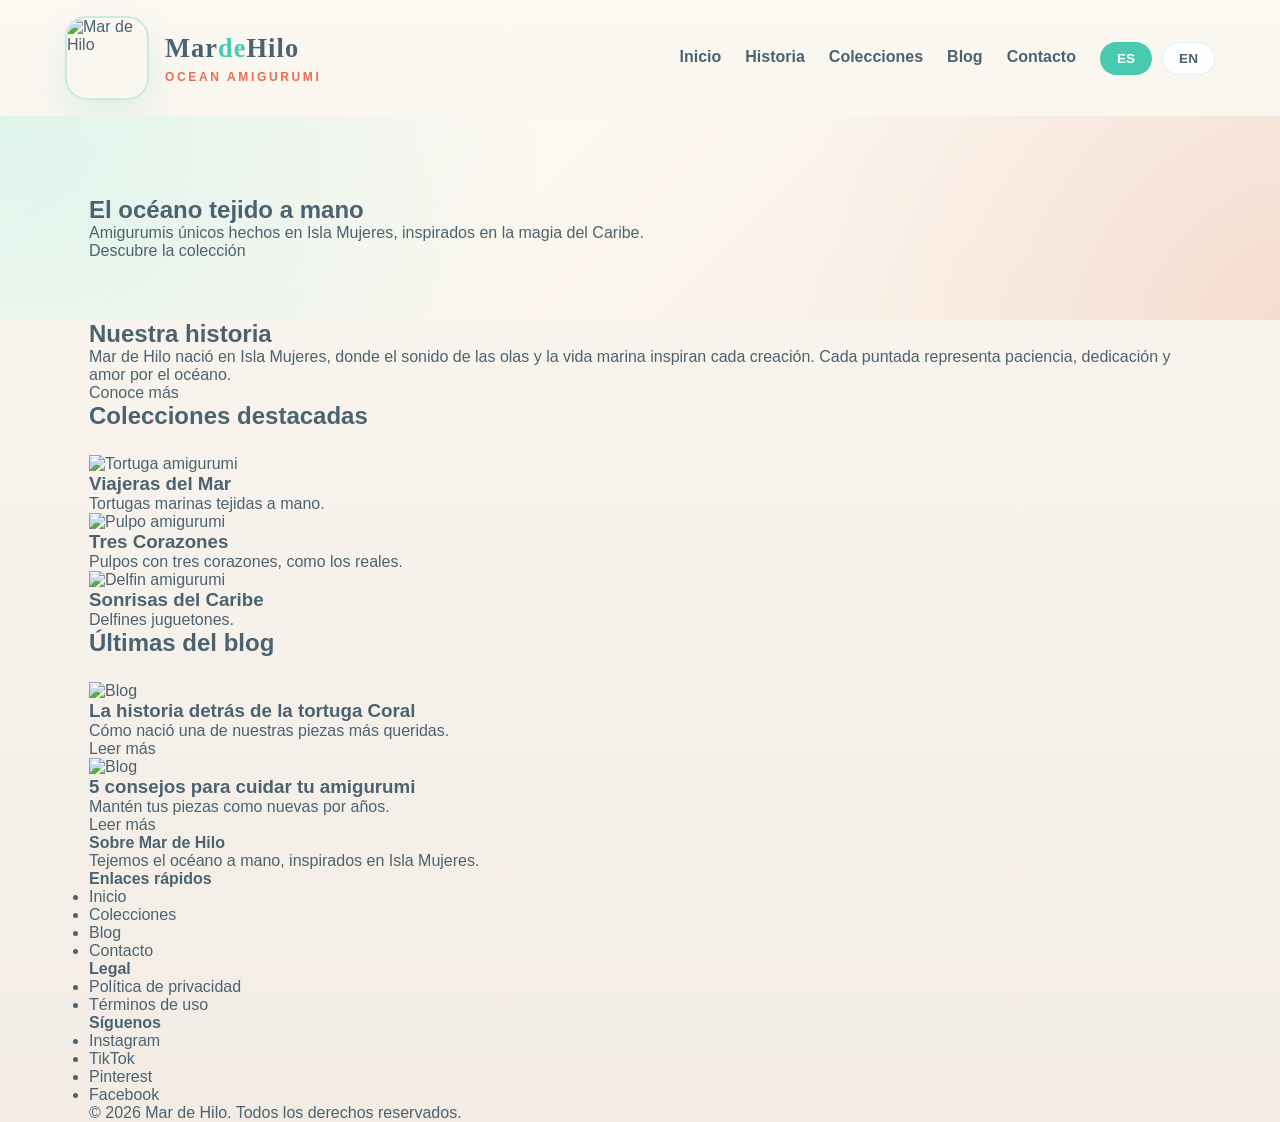
==== index.html @ 86711155 "Merge branch 'main' of https://github.com/octobranch/mar_de_hilo_web" ====
<!DOCTYPE html>
<html lang="es">
<head>
  <meta charset="UTF-8">
  <link rel="icon" type="image/x-icon" href="./favicon.ico">
  <link rel="icon" type="image/png" sizes="32x32" href="./favicon-32x32.png">
  <link rel="icon" type="image/png" sizes="16x16" href="./favicon-16x16.png">
  <link rel="apple-touch-icon" sizes="180x180" href="./apple-touch-icon.png">
  <link rel="manifest" href="./site.webmanifest">
  <meta name="viewport" content="width=device-width, initial-scale=1.0">
  <title>Mar de Hilo – Amigurumis del Caribe</title>
  <meta name="description" content="Amigurumis hechos a mano en Isla Mujeres, inspirados en el océano. Piezas únicas tejidas con amor y conservación marina.">
  <meta name="keywords" content="amigurumi, crochet, tejido a mano, Isla Mujeres, animales marinos, tortuga, pulpo, conservación marina">
  <link rel="canonical" href="https://mardehilo.com/">
  <link rel="alternate" hreflang="es" href="https://mardehilo.com/?lang=es">
  <link rel="alternate" hreflang="en" href="https://mardehilo.com/?lang=en">

  <!-- CSS -->
  <link rel="stylesheet" href="./css/estilo.css?v=2">

  <!-- Schema.org (JSON-LD) -->
  <script type="application/ld+json">
  {
    "@context": "https://schema.org",
    "@type": "Organization",
    "name": "Mar de Hilo",
    "description": "Amigurumis hechos a mano en Isla Mujeres, inspirados en el océano.",
    "url": "https://mardehilo.com",
    "logo": "https://mardehilo.com/assets/logo.png",
    "address": {
      "@type": "PostalAddress",
      "addressLocality": "Isla Mujeres",
      "addressRegion": "Quintana Roo",
      "addressCountry": "MX"
    },
    "contactPoint": {
      "@type": "ContactPoint",
      "contactType": "customer service",
      "availableLanguage": ["Spanish", "English"]
    },
    "sameAs": [
      "https://instagram.com/marde.hilo",
      "https://tiktok.com/@marde.hilo",
      "https://pinterest.com/marde.hilo"
    ]
  }
  </script>
</head>
<body>

  <div id="header"></div>

  <main>
    <!-- Hero -->
    <section class="hero">
      <div class="container">
        <h1 data-i18n="index.hero.titulo">El océano tejido a mano</h1>
        <p data-i18n="index.hero.desc">Amigurumis únicos hechos en Isla Mujeres, inspirados en la magia del Caribe.</p>
        <a href="./colecciones.html" class="btn" data-i18n="index.hero.cta">Descubre la colección</a>
      </div>
    </section>

    <!-- Historia breve -->
    <section class="container section-padding">
      <h2 data-i18n="index.historia.titulo">Nuestra historia</h2>
      <p data-i18n="index.historia.texto" class="max-w-700">Mar de Hilo nació en Isla Mujeres, donde el sonido de las olas y la vida marina inspiran cada creación. Cada puntada representa paciencia, dedicación y amor por el océano.</p>
      <a href="./historia.html" class="btn btn-outline mt-15" data-i18n="index.historia.cta">Conoce más</a>
    </section>

    <!-- Colecciones destacadas -->
    <section class="container section-padding">
      <h2 data-i18n="index.colecciones.titulo">Colecciones destacadas</h2>
      <div class="grid-3 mt-25">
        <div class="card">
          <img src="https://res.cloudinary.com/dal3nqcfo/image/upload/w_400,h_300/v1784677022/turtle.webp" alt="Tortuga amigurumi" class="card-img">
          <div class="card-body">
            <h3 class="card-title" data-i18n="colecciones.tortugas">Viajeras del Mar</h3>
            <p data-i18n="colecciones.tortugas.desc">Tortugas marinas tejidas a mano.</p>
          </div>
        </div>
        <div class="card">
          <img src="https://res.cloudinary.com/dal3nqcfo/image/upload/w_400,h_300/v1784677020/octopus.webp" alt="Pulpo amigurumi" class="card-img">
          <div class="card-body">
            <h3 class="card-title" data-i18n="colecciones.pulpos">Tres Corazones</h3>
            <p data-i18n="colecciones.pulpos.desc">Pulpos con tres corazones, como los reales.</p>
          </div>
        </div>
        <div class="card">
          <img src="https://res.cloudinary.com/dal3nqcfo/image/upload/w_400,h_300/v1784677012/dolphin.webp" alt="Delfin amigurumi" class="card-img">
          <div class="card-body">
            <h3 class="card-title" data-i18n="colecciones.delfines">Sonrisas del Caribe</h3>
            <p data-i18n="colecciones.delfines.desc">Delfines juguetones.</p>
          </div>
        </div>
      </div>
    </section>

    <!-- Blog preview -->
    <section class="container section-padding">
      <h2 data-i18n="index.blog.titulo">Últimas del blog</h2>
      <div class="grid-2 mt-25">
        <div class="card">
          <img src="https://picsum.photos/seed/blog1/400/250" alt="Blog" class="card-img">
          <div class="card-body">
            <h3>La historia detrás de la tortuga Coral</h3>
            <p>Cómo nació una de nuestras piezas más queridas.</p>
            <a href="./blog.html" data-i18n="blog.leer">Leer más</a>
          </div>
        </div>
        <div class="card">
          <img src="https://picsum.photos/seed/blog2/400/250" alt="Blog" class="card-img">
          <div class="card-body">
            <h3>5 consejos para cuidar tu amigurumi</h3>
            <p>Mantén tus piezas como nuevas por años.</p>
            <a href="./blog.html" data-i18n="blog.leer">Leer más</a>
          </div>
        </div>
      </div>
    </section>
  </main>

  <div id="footer"></div>

  <!-- Scripts -->
  <script src="./js/i18n.js"></script>
  <script src="./js/main.js"></script>
</body>
</html>
---- css/estilo.css ----
/* ============================================================
   ESTILO PRINCIPAL – MAR DE HILO
   Diseño moderno con inspiración en crochet, costura y texturas artesanales
   ============================================================ */

/* ----- VARIABLES ----- */
:root {
  --azul-profundo: #1A5276;
  --turquesa: #48C9B0;
  --arena: #F1CDBE;
  --coral: #E86D53;
  --blanco: #FEFEFC;
  --crema: #F7E8D7;
  --gris-suave: #F3F0EB;
  --gris-oscuro: #4B6370;
  --sombra: 0 20px 50px rgba(41, 77, 97, 0.12);
  --radio: 28px;
  --fuente-titulo: 'Playfair Display', Georgia, serif;
  --fuente-cuerpo: 'Nunito', 'Segoe UI', sans-serif;
}

/* ----- RESET Y BASE ----- */
* {
  margin: 0;
  padding: 0;
  box-sizing: border-box;
}

html {
  scroll-behavior: smooth;
}

body {
  min-height: 100vh;
  display: flex;
  flex-direction: column;
  font-family: var(--fuente-cuerpo);
  color: var(--gris-oscuro);
  background: linear-gradient(180deg, #fbf7f1 0%, #f2ece5 100%);
}

a {
  text-decoration: none;
  color: inherit;
}

img {
  max-width: 100%;
  height: auto;
  display: block;
}

button,
input,
textarea {
  font-family: inherit;
}

/* ----- CONTENEDOR ----- */
.container {
  max-width: 1200px;
  width: min(100%, 1150px);
  margin: 0 auto;
  padding: 0 24px;
}

/* ----- HEADER ----- */
header {
  position: sticky;
  top: 0;
  z-index: 999;
  background: rgba(255, 255, 255, 0.96);
  backdrop-filter: blur(14px);
  border-bottom: 1px solid rgba(72, 201, 176, 0.16);
  box-shadow: 0 8px 24px rgba(41, 77, 97, 0.08);
}

.header-inner {
  display: flex;
  align-items: center;
  justify-content: space-between;
  gap: 18px;
  padding: 16px 0;
}

.logo {
  display: flex;
  align-items: center;
  gap: 18px;
}

.logo a {
  display: flex;
  align-items: center;
  gap: 16px;
}

.logo-img {
  width: 84px;
  height: 84px;
  border-radius: 22px;
  object-fit: cover;
  border: 2px solid rgba(72, 201, 176, 0.28);
  box-shadow: 0 18px 35px rgba(72, 201, 176, 0.14);
}

.logo-text {
  display: flex;
  flex-direction: column;
  gap: 6px;
}

.logo-title {
  font-family: var(--fuente-titulo);
  font-size: 1.65rem;
  font-weight: 800;
  letter-spacing: 0.04em;
}

.logo-title span {
  color: var(--turquesa);
}

.logo-subtitle {
  font-size: 0.75rem;
  font-weight: 800;
  color: var(--coral);
  letter-spacing: 0.22em;
  text-transform: uppercase;
}

.nav-menu {
  display: flex;
  flex-wrap: wrap;
  gap: 24px;
  align-items: center;
}

.nav-menu a {
  font-weight: 700;
  font-size: 1rem;
  color: var(--gris-oscuro);
  padding: 10px 0;
  border-bottom: 2px solid transparent;
  transition: color 0.2s ease, border-color 0.2s ease;
}

.nav-menu a:hover,
.nav-menu a.active {
  color: var(--turquesa);
  border-bottom-color: var(--turquesa);
}

.lang-selector {
  display: flex;
  gap: 10px;
}

.lang-btn {
  background: rgba(255, 255, 255, 0.9);
  border: 1px solid rgba(72, 201, 176, 0.22);
  border-radius: 999px;
  padding: 8px 16px;
  font-size: 0.85rem;
  font-weight: 700;
  color: var(--gris-oscuro);
  cursor: pointer;
  transition: background 0.2s ease, color 0.2s ease, border-color 0.2s ease;
}

.lang-btn:hover,
.lang-btn.active {
  background: var(--turquesa);
  color: #fff;
  border-color: transparent;
}

.hamburger {
  display: none;
  flex-direction: column;
  gap: 5px;
  background: none;
  border: none;
  cursor: pointer;
  padding: 6px;
}

.hamburger span {
  width: 28px;
  height: 3px;
  border-radius: 999px;
  background: var(--gris-oscuro);
}

/* ----- HERO ----- */
.hero {
  padding: 80px 0 60px;
  background: radial-gradient(circle at top left, rgba(72, 201, 176, 0.18) 0%, transparent 42%),
    radial-gradient(circle at bottom right, rgba(232, 109, 83, 0.14) 0%, transparent 38%),
    linear-gradient(135deg, #fffdf8 0%, #f7eee4 100%);
  position: relative;
  overflow: hidden;
}

/* (file truncated for brevity in patch) */
.mt-15 { margin-top: 15px; }
.mt-20 { margin-top: 20px; }
.mt-25 { margin-top: 25px; }
.mt-30 { margin-top: 30px; }
.w-100 { width: 100%; }
.rounded-12 { border-radius: 12px; }
.two-col-grid { display: grid; grid-template-columns: 1fr 1fr; gap: 40px; margin-top: 30px; }
.form-control { width: 100%; padding: 10px; border-radius: 6px; border: 1px solid #ccc; box-sizing: border-box; }
.btn-whatsapp { background: #25D366; color: #fff; }

/* Sitemap específico cuando la página necesita fondo distinto */
.sitemap-page { background: var(--beige); }
.sitemap-hero { text-align: center; padding: 40px 0; }
.sitemap-hero h1 { font-family: var(--fuente-titulo); font-size: 2.8rem; color: var(--azul-profundo); }
.sitemap-hero p { color: var(--azul-profundo); }
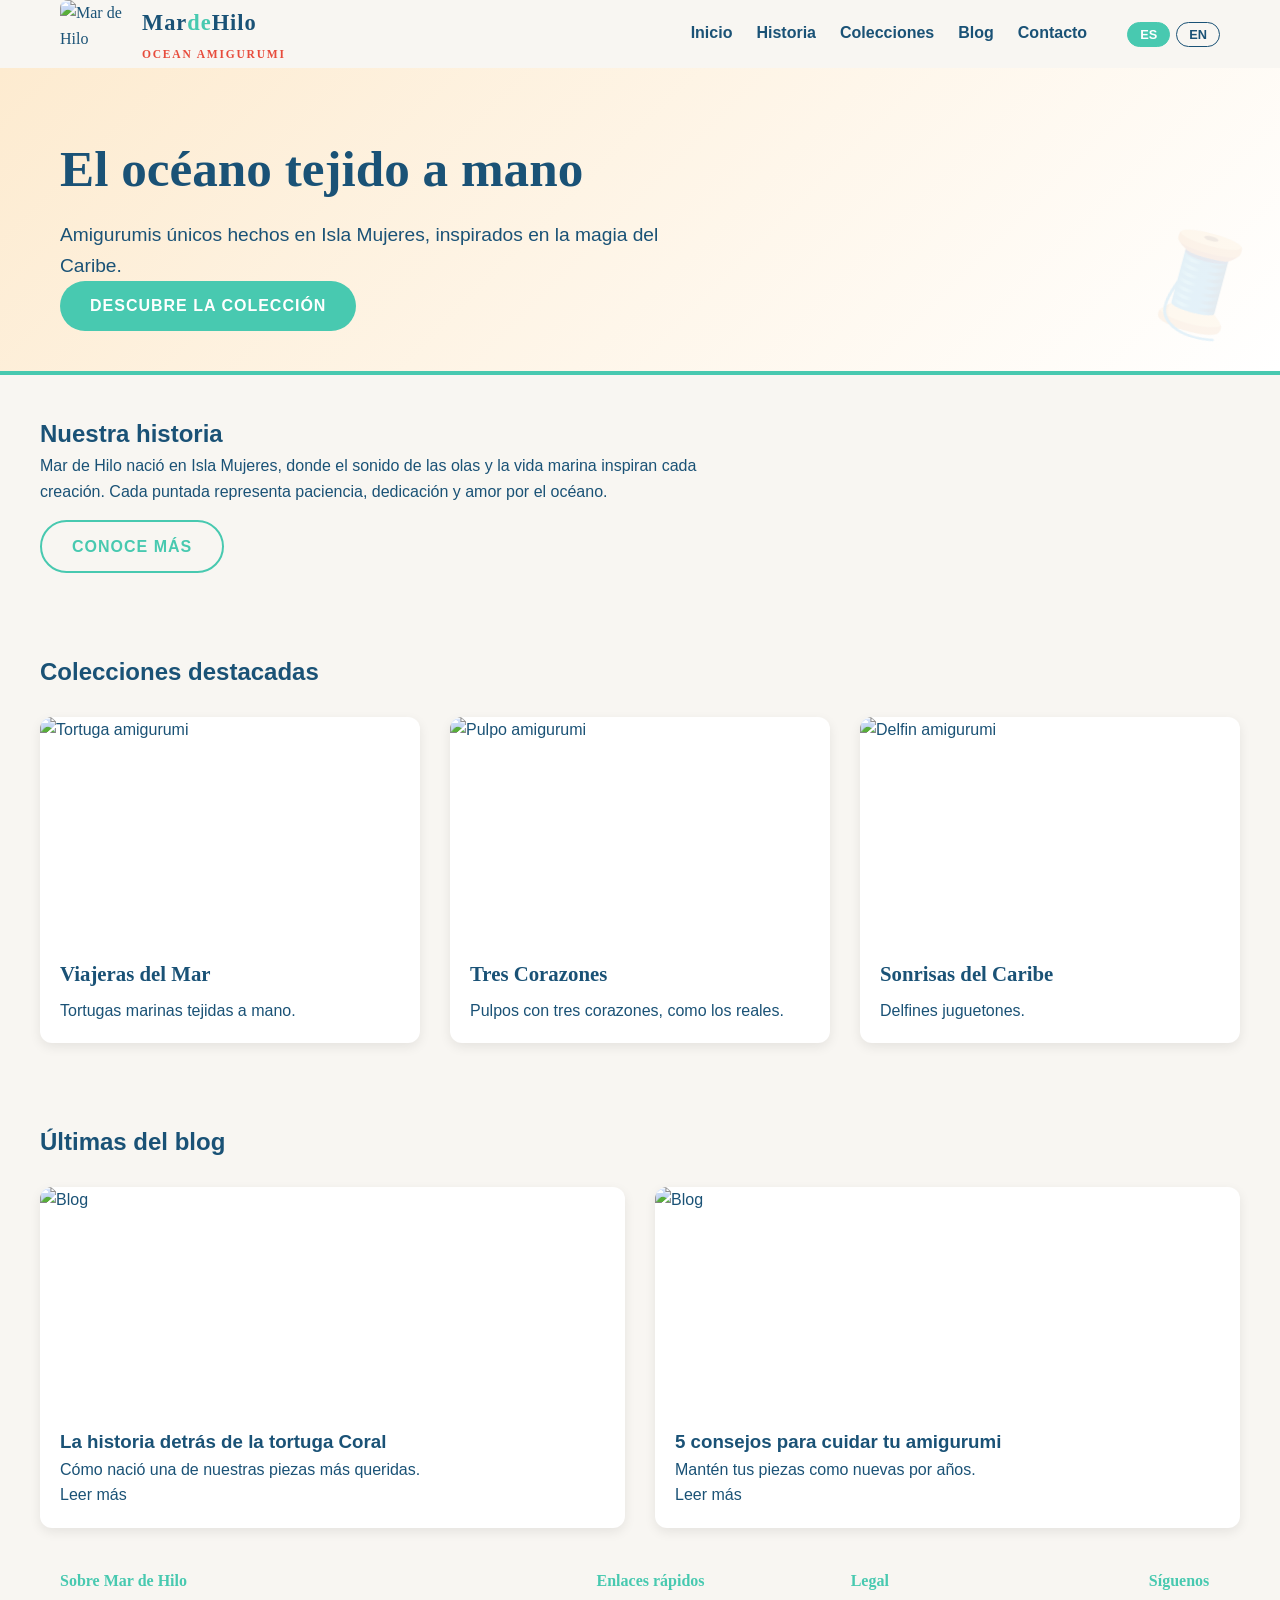
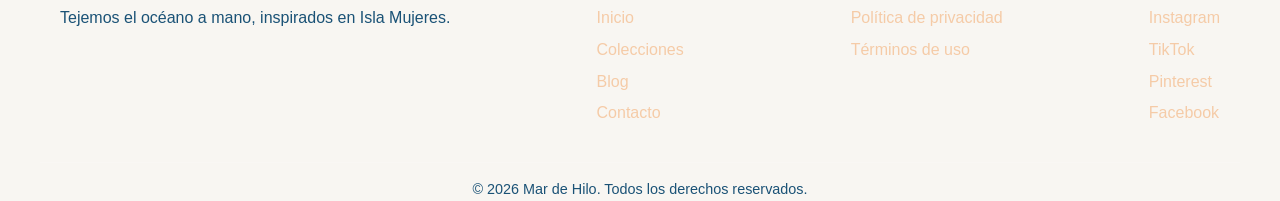
==== commit f7a90120: "FIX" ====
--- a/index.html
+++ b/index.html
@@ -16,7 +16,7 @@
   <link rel="alternate" hreflang="en" href="https://mardehilo.com/?lang=en">
 
   <!-- CSS -->
-  <link rel="stylesheet" href="./css/estilo.css?v=2">
+  <link rel="stylesheet" href="./css/estilo.css">
 
   <!-- Schema.org (JSON-LD) -->
   <script type="application/ld+json">
--- a/css/estilo.css
+++ b/css/estilo.css
@@ -1,20 +1,21 @@
 /* ============================================================
    ESTILO PRINCIPAL – MAR DE HILO
-   Diseño moderno con inspiración en crochet, costura y texturas artesanales
+   Colores del Caribe + texturas de crochet/bordado
    ============================================================ */
 
 /* ----- VARIABLES ----- */
 :root {
   --azul-profundo: #1A5276;
   --turquesa: #48C9B0;
-  --arena: #F1CDBE;
-  --coral: #E86D53;
-  --blanco: #FEFEFC;
-  --crema: #F7E8D7;
-  --gris-suave: #F3F0EB;
-  --gris-oscuro: #4B6370;
-  --sombra: 0 20px 50px rgba(41, 77, 97, 0.12);
-  --radio: 28px;
+  --arena: #F5CBA7;
+  --coral: #E74C3C;
+  --blanco: #FFFFFF;
+  --verde-agua: #A3E4D7;
+  --azul-claro: #85C1E9;
+  --beige: #FDEBD0;
+  --gris-suave: #f8f6f2;
+  --sombra: 0 4px 12px rgba(0,0,0,0.08);
+  --radio: 12px;
   --fuente-titulo: 'Playfair Display', Georgia, serif;
   --fuente-cuerpo: 'Nunito', 'Segoe UI', sans-serif;
 }
@@ -31,12 +32,13 @@
 }
 
 body {
+  font-family: var(--fuente-cuerpo);
+  background-color: var(--gris-suave);
+  color: var(--azul-profundo);
+  line-height: 1.6;
+  display: flex;
+  flex-direction: column;
   min-height: 100vh;
-  display: flex;
-  flex-direction: column;
-  font-family: var(--fuente-cuerpo);
-  color: var(--gris-oscuro);
-  background: linear-gradient(180deg, #fbf7f1 0%, #f2ece5 100%);
 }
 
 a {
@@ -50,131 +52,119 @@
   display: block;
 }
 
-button,
-input,
-textarea {
-  font-family: inherit;
-}
-
-/* ----- CONTENEDOR ----- */
+/* ----- CONTENEDOR PRINCIPAL ----- */
 .container {
   max-width: 1200px;
-  width: min(100%, 1150px);
   margin: 0 auto;
-  padding: 0 24px;
-}
-
-/* ----- HEADER ----- */
+  padding: 0 20px;
+  width: 100%;
+}
+
+/* ----- HEADER Y NAVEGACIÓN ----- */
 header {
+  background: var(--blanco);
+  border-bottom: 3px solid var(--turquesa);
+  box-shadow: var(--sombra);
   position: sticky;
   top: 0;
-  z-index: 999;
-  background: rgba(255, 255, 255, 0.96);
-  backdrop-filter: blur(14px);
-  border-bottom: 1px solid rgba(72, 201, 176, 0.16);
-  box-shadow: 0 8px 24px rgba(41, 77, 97, 0.08);
+  z-index: 1000;
+  padding: 6px 0;
 }
 
 .header-inner {
   display: flex;
+  justify-content: space-between;
   align-items: center;
-  justify-content: space-between;
-  gap: 18px;
-  padding: 16px 0;
+  flex-wrap: wrap;
 }
 
 .logo {
-  display: flex;
+  font-family: var(--fuente-titulo);
+  color: var(--azul-profundo);
+}
+.logo a {
+  display: inline-flex;
   align-items: center;
-  gap: 18px;
-}
-
-.logo a {
-  display: flex;
-  align-items: center;
-  gap: 16px;
-}
-
+  gap: 14px;
+}
 .logo-img {
-  width: 84px;
-  height: 84px;
-  border-radius: 22px;
+  width: 68px;
+  height: 68px;
   object-fit: cover;
-  border: 2px solid rgba(72, 201, 176, 0.28);
-  box-shadow: 0 18px 35px rgba(72, 201, 176, 0.14);
-}
-
+  border-radius: 8px;
+  display: block;
+}
 .logo-text {
   display: flex;
   flex-direction: column;
-  gap: 6px;
-}
-
+  justify-content: center;
+  gap: 4px;
+  min-width: 0;
+}
 .logo-title {
-  font-family: var(--fuente-titulo);
-  font-size: 1.65rem;
-  font-weight: 800;
-  letter-spacing: 0.04em;
-}
-
+  font-size: 1.4rem;
+  font-weight: 700;
+  letter-spacing: 1px;
+  white-space: nowrap;
+}
 .logo-title span {
   color: var(--turquesa);
 }
-
 .logo-subtitle {
-  font-size: 0.75rem;
-  font-weight: 800;
+  font-size: 0.72rem;
+  font-weight: 700;
+  letter-spacing: 1.8px;
   color: var(--coral);
-  letter-spacing: 0.22em;
   text-transform: uppercase;
 }
 
+/* Menú de navegación */
 .nav-menu {
   display: flex;
-  flex-wrap: wrap;
-  gap: 24px;
+  gap: 1.5rem;
   align-items: center;
 }
-
 .nav-menu a {
-  font-weight: 700;
+  font-weight: 600;
+  padding: 6px 0;
+  border-bottom: 2px solid transparent;
+  transition: border-color 0.3s, color 0.3s;
   font-size: 1rem;
-  color: var(--gris-oscuro);
-  padding: 10px 0;
-  border-bottom: 2px solid transparent;
-  transition: color 0.2s ease, border-color 0.2s ease;
-}
-
+}
 .nav-menu a:hover,
 .nav-menu a.active {
+  border-bottom-color: var(--turquesa);
   color: var(--turquesa);
-  border-bottom-color: var(--turquesa);
-}
-
+}
+
+/* Selector de idioma */
 .lang-selector {
   display: flex;
-  gap: 10px;
-}
-
+  gap: 6px;
+  margin-left: 1rem;
+}
 .lang-btn {
-  background: rgba(255, 255, 255, 0.9);
-  border: 1px solid rgba(72, 201, 176, 0.22);
-  border-radius: 999px;
-  padding: 8px 16px;
-  font-size: 0.85rem;
-  font-weight: 700;
-  color: var(--gris-oscuro);
+  background: none;
+  border: 1px solid var(--azul-profundo);
+  border-radius: 20px;
+  padding: 4px 12px;
+  font-size: 0.8rem;
+  font-weight: 600;
   cursor: pointer;
-  transition: background 0.2s ease, color 0.2s ease, border-color 0.2s ease;
-}
-
-.lang-btn:hover,
+  color: var(--azul-profundo);
+  transition: 0.3s;
+}
 .lang-btn.active {
   background: var(--turquesa);
-  color: #fff;
-  border-color: transparent;
-}
-
+  color: white;
+  border-color: var(--turquesa);
+}
+.lang-btn:hover {
+  background: var(--turquesa);
+  color: white;
+}
+
+/* Hamburguesa */
 .hamburger {
   display: none;
   flex-direction: column;
@@ -182,27 +172,232 @@
   background: none;
   border: none;
   cursor: pointer;
-  padding: 6px;
-}
-
+  padding: 5px;
+}
 .hamburger span {
   width: 28px;
   height: 3px;
-  border-radius: 999px;
-  background: var(--gris-oscuro);
-}
+  background: var(--azul-profundo);
+  border-radius: 3px;
+  transition: 0.3s;
+}
+
+/* ----- FOOTER ----- */
+footer {
+  background: var(--azul-profundo);
+  color: var(--blanco);
+  padding: 30px 0 20px;
+  margin-top: auto;
+}
+.footer-inner {
+  display: flex;
+  flex-wrap: wrap;
+  justify-content: space-between;
+  gap: 30px;
+}
+.footer-col h4 {
+  font-family: var(--fuente-titulo);
+  margin-bottom: 12px;
+  color: var(--turquesa);
+}
+.footer-col ul {
+  list-style: none;
+}
+.footer-col ul li {
+  margin-bottom: 6px;
+}
+.footer-col a {
+  color: var(--arena);
+  transition: 0.3s;
+}
+.footer-col a:hover {
+  color: var(--blanco);
+}
+.footer-bottom {
+  text-align: center;
+  margin-top: 30px;
+  padding-top: 15px;
+  border-top: 1px solid rgba(255,255,255,0.15);
+  font-size: 0.9rem;
+}
+
+/* ----- BOTONES Y ELEMENTOS ----- */
+.btn {
+  display: inline-block;
+  background: var(--turquesa);
+  color: white;
+  padding: 12px 30px;
+  border-radius: 50px;
+  font-weight: 700;
+  text-transform: uppercase;
+  letter-spacing: 1px;
+  transition: 0.3s;
+  border: none;
+  cursor: pointer;
+}
+.btn:hover {
+  background: var(--azul-profundo);
+  transform: translateY(-2px);
+  box-shadow: 0 6px 20px rgba(0,0,0,0.15);
+}
+
+.btn-outline {
+  background: transparent;
+  border: 2px solid var(--turquesa);
+  color: var(--turquesa);
+}
+.btn-outline:hover {
+  background: var(--turquesa);
+  color: white;
+}
+
+/* ----- CARDS Y GRID ----- */
+.card {
+  background: var(--blanco);
+  border-radius: var(--radio);
+  overflow: hidden;
+  box-shadow: var(--sombra);
+  transition: 0.3s;
+}
+.card:hover {
+  transform: translateY(-6px);
+  box-shadow: 0 12px 30px rgba(0,0,0,0.12);
+}
+.card-img {
+  width: 100%;
+  height: 220px;
+  object-fit: cover;
+}
+.card-body {
+  padding: 20px;
+}
+.card-title {
+  font-family: var(--fuente-titulo);
+  font-size: 1.3rem;
+  margin-bottom: 8px;
+}
+
+.grid-2,
+.grid-3,
+.grid-4 {
+  display: grid;
+  gap: 30px;
+}
+.grid-2 { grid-template-columns: repeat(2,1fr); }
+.grid-3 { grid-template-columns: repeat(3,1fr); }
+.grid-4 { grid-template-columns: repeat(4,1fr); }
 
 /* ----- HERO ----- */
 .hero {
-  padding: 80px 0 60px;
-  background: radial-gradient(circle at top left, rgba(72, 201, 176, 0.18) 0%, transparent 42%),
-    radial-gradient(circle at bottom right, rgba(232, 109, 83, 0.14) 0%, transparent 38%),
-    linear-gradient(135deg, #fffdf8 0%, #f7eee4 100%);
+  padding: 60px 0 40px;
+  background: linear-gradient(135deg, var(--beige) 0%, var(--blanco) 100%);
+  border-bottom: 4px solid var(--turquesa);
   position: relative;
   overflow: hidden;
 }
-
-/* (file truncated for brevity in patch) */
+.hero::after {
+  content: "🧵";
+  position: absolute;
+  right: 20px;
+  bottom: 10px;
+  font-size: 6rem;
+  opacity: 0.1;
+  transform: rotate(15deg);
+}
+.hero h1 {
+  font-family: var(--fuente-titulo);
+  font-size: 3.2rem;
+  color: var(--azul-profundo);
+  margin-bottom: 10px;
+}
+.hero p {
+  font-size: 1.2rem;
+  color: var(--azul-profundo);
+  max-width: 600px;
+}
+
+/* ----- PÁGINAS LEGALES (privacidad, términos) ----- */
+.legal-content {
+  background: var(--blanco);
+  padding: 40px;
+  border-radius: var(--radio);
+  box-shadow: var(--sombra);
+  margin: 30px 0;
+}
+.legal-content h2 {
+  font-family: var(--fuente-titulo);
+  color: var(--azul-profundo);
+  margin: 25px 0 10px;
+}
+.legal-content p, .legal-content li {
+  color: #333;
+}
+
+/* ----- SITEMAP (vista especial) ----- */
+.sitemap-grid {
+  display: grid;
+  grid-template-columns: repeat(auto-fit, minmax(200px,1fr));
+  gap: 30px;
+  margin: 40px 0;
+}
+.sitemap-card {
+  background: var(--blanco);
+  padding: 25px;
+  border-radius: var(--radio);
+  box-shadow: var(--sombra);
+  text-align: center;
+  transition: 0.3s;
+  border-top: 5px solid var(--turquesa);
+}
+.sitemap-card:hover {
+  transform: scale(1.02);
+}
+.sitemap-card .icon {
+  font-size: 2.5rem;
+  margin-bottom: 10px;
+}
+.sitemap-card a {
+  font-weight: 700;
+  color: var(--azul-profundo);
+}
+.sitemap-card a:hover {
+  color: var(--turquesa);
+}
+
+/* ----- RESPONSIVE ----- */
+@media (max-width: 992px) {
+  .grid-4 { grid-template-columns: repeat(2,1fr); }
+}
+@media (max-width: 768px) {
+  .hamburger { display: flex; }
+  .nav-menu {
+    display: none;
+    flex-direction: column;
+    width: 100%;
+    padding: 15px 0;
+    gap: 12px;
+    background: var(--blanco);
+    border-top: 2px solid var(--turquesa);
+  }
+  .nav-menu.open { display: flex; }
+  .lang-selector { margin-left: 0; }
+
+  .grid-2, .grid-3 { grid-template-columns: 1fr; }
+  .hero h1 { font-size: 2.4rem; }
+  .footer-inner { flex-direction: column; }
+}
+@media (max-width: 480px) {
+  .hero h1 { font-size: 2rem; }
+  .logo { font-size: 1.4rem; }
+  .logo-img { width: 48px; height: 48px; }
+}
+
+/* ----- UTILIDADES AGREGADAS (para reemplazar estilos inline) ----- */
+.section-padding { padding: 40px 0; }
+.mb-30 { margin-bottom: 30px; }
+.mb-15 { margin-bottom: 15px; }
+.max-w-700 { max-width: 700px; }
+.max-w-800 { max-width: 800px; }
 .mt-15 { margin-top: 15px; }
 .mt-20 { margin-top: 20px; }
 .mt-25 { margin-top: 25px; }
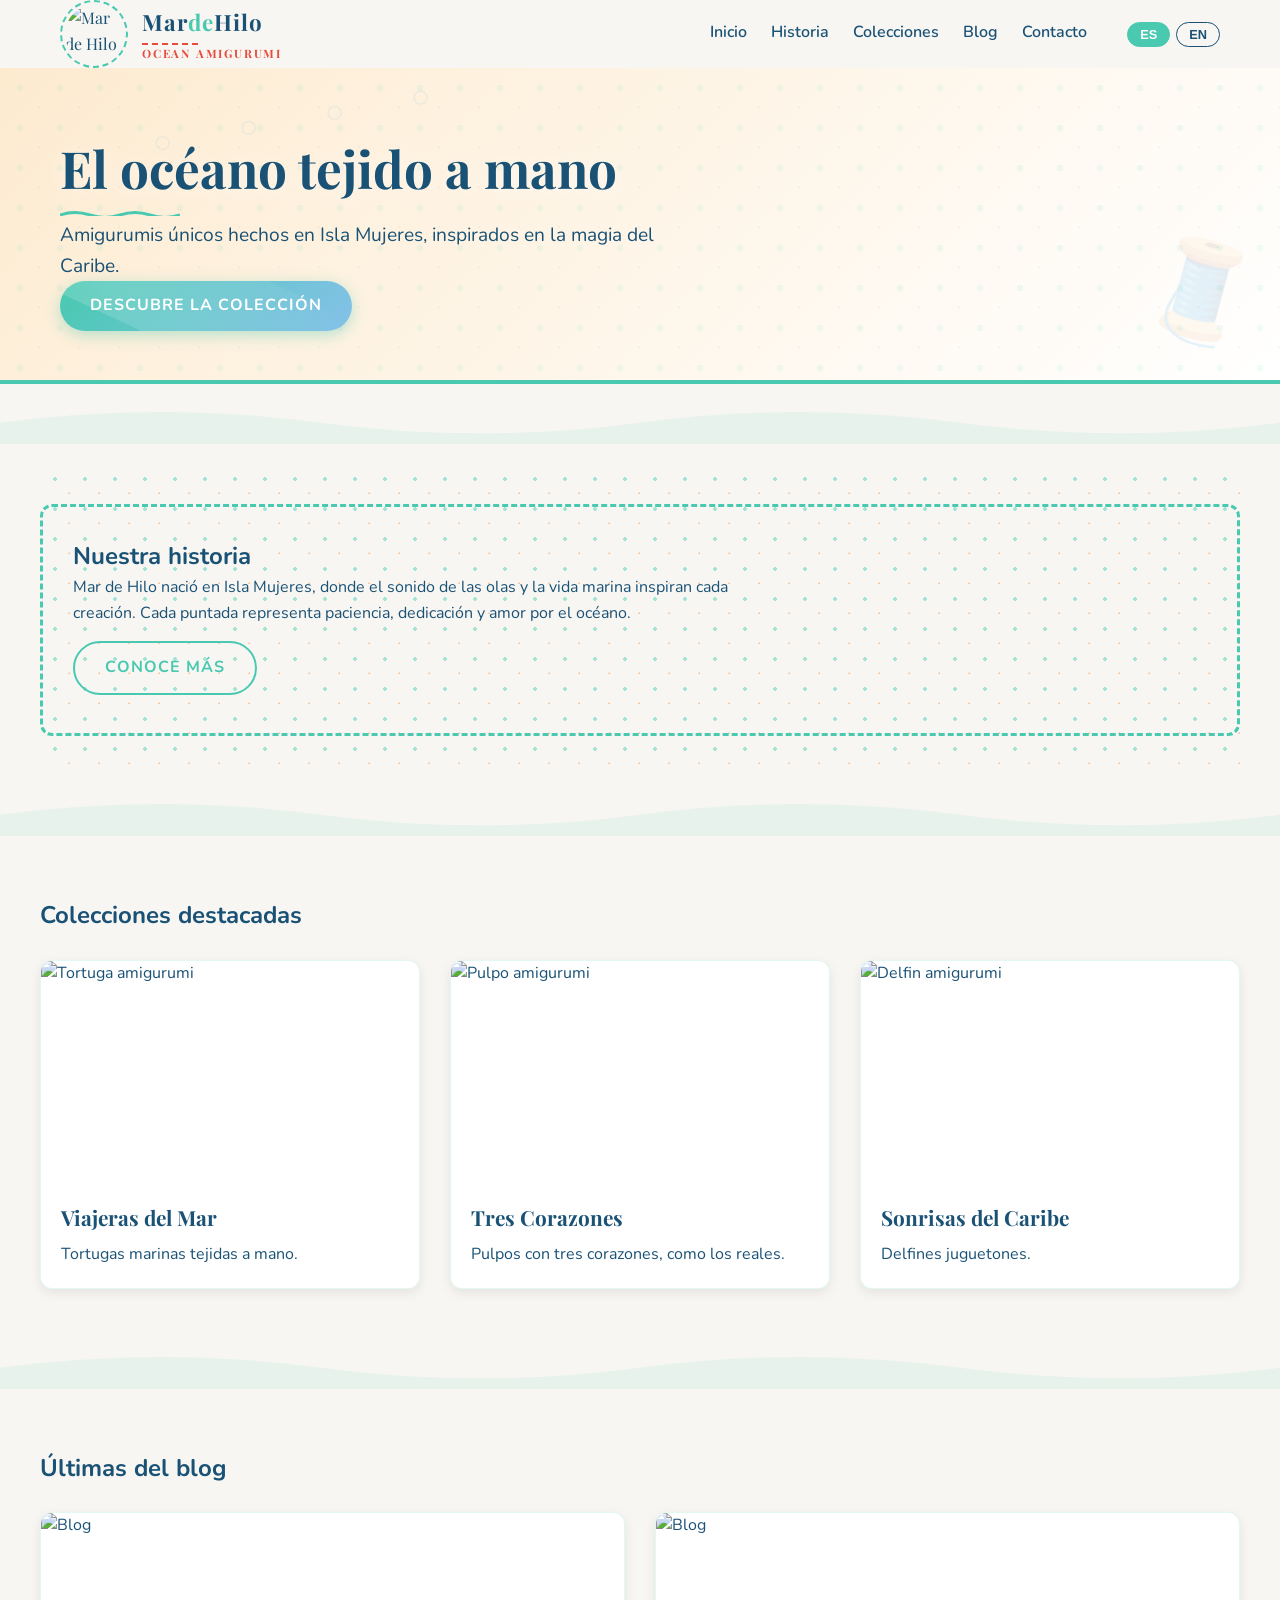
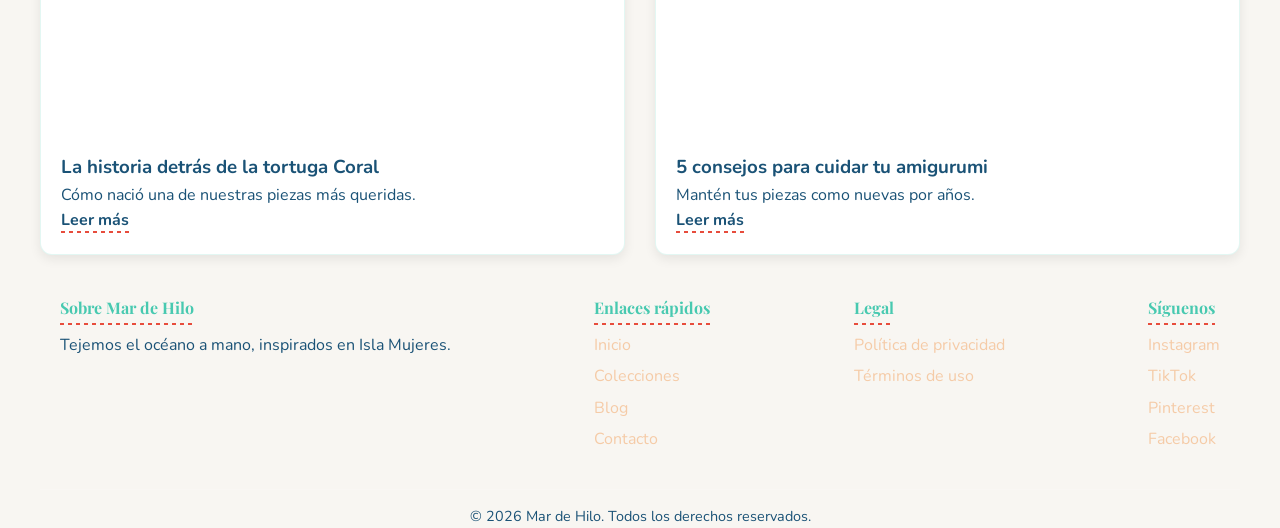
==== commit 0face0c2: "test new index" ====
--- a/index.html
+++ b/index.html
@@ -51,8 +51,8 @@
   <div id="header"></div>
 
   <main>
-    <!-- Hero -->
-    <section class="hero">
+    <!-- Hero con burbujas -->
+    <section class="hero bubbles">
       <div class="container">
         <h1 data-i18n="index.hero.titulo">El océano tejido a mano</h1>
         <p data-i18n="index.hero.desc">Amigurumis únicos hechos en Isla Mujeres, inspirados en la magia del Caribe.</p>
@@ -60,32 +60,40 @@
       </div>
     </section>
 
-    <!-- Historia breve -->
-    <section class="container section-padding">
-      <h2 data-i18n="index.historia.titulo">Nuestra historia</h2>
-      <p data-i18n="index.historia.texto" class="max-w-700">Mar de Hilo nació en Isla Mujeres, donde el sonido de las olas y la vida marina inspiran cada creación. Cada puntada representa paciencia, dedicación y amor por el océano.</p>
-      <a href="./historia.html" class="btn btn-outline mt-15" data-i18n="index.historia.cta">Conoce más</a>
+    <!-- Divisor de olas -->
+    <div class="wave-divider"></div>
+
+    <!-- Historia breve con fondo de crochet y borde de costura -->
+    <section class="container section-padding bg-crochet">
+      <div class="stitch-border" style="padding: 30px; border-radius: var(--radio);">
+        <h2 data-i18n="index.historia.titulo">Nuestra historia</h2>
+        <p data-i18n="index.historia.texto" class="max-w-700">Mar de Hilo nació en Isla Mujeres, donde el sonido de las olas y la vida marina inspiran cada creación. Cada puntada representa paciencia, dedicación y amor por el océano.</p>
+        <a href="./historia.html" class="btn btn-outline mt-15" data-i18n="index.historia.cta">Conoce más</a>
+      </div>
     </section>
 
-    <!-- Colecciones destacadas -->
+    <!-- Divisor de olas -->
+    <div class="wave-divider"></div>
+
+    <!-- Colecciones destacadas con cards 3D -->
     <section class="container section-padding">
       <h2 data-i18n="index.colecciones.titulo">Colecciones destacadas</h2>
       <div class="grid-3 mt-25">
-        <div class="card">
+        <div class="card card-3d">
           <img src="https://res.cloudinary.com/dal3nqcfo/image/upload/w_400,h_300/v1784677022/turtle.webp" alt="Tortuga amigurumi" class="card-img">
           <div class="card-body">
             <h3 class="card-title" data-i18n="colecciones.tortugas">Viajeras del Mar</h3>
             <p data-i18n="colecciones.tortugas.desc">Tortugas marinas tejidas a mano.</p>
           </div>
         </div>
-        <div class="card">
+        <div class="card card-3d">
           <img src="https://res.cloudinary.com/dal3nqcfo/image/upload/w_400,h_300/v1784677020/octopus.webp" alt="Pulpo amigurumi" class="card-img">
           <div class="card-body">
             <h3 class="card-title" data-i18n="colecciones.pulpos">Tres Corazones</h3>
             <p data-i18n="colecciones.pulpos.desc">Pulpos con tres corazones, como los reales.</p>
           </div>
         </div>
-        <div class="card">
+        <div class="card card-3d">
           <img src="https://res.cloudinary.com/dal3nqcfo/image/upload/w_400,h_300/v1784677012/dolphin.webp" alt="Delfin amigurumi" class="card-img">
           <div class="card-body">
             <h3 class="card-title" data-i18n="colecciones.delfines">Sonrisas del Caribe</h3>
@@ -95,24 +103,27 @@
       </div>
     </section>
 
-    <!-- Blog preview -->
+    <!-- Divisor de olas -->
+    <div class="wave-divider"></div>
+
+    <!-- Blog preview con enlaces de hilo -->
     <section class="container section-padding">
       <h2 data-i18n="index.blog.titulo">Últimas del blog</h2>
       <div class="grid-2 mt-25">
-        <div class="card">
+        <div class="card card-3d">
           <img src="https://picsum.photos/seed/blog1/400/250" alt="Blog" class="card-img">
           <div class="card-body">
             <h3>La historia detrás de la tortuga Coral</h3>
             <p>Cómo nació una de nuestras piezas más queridas.</p>
-            <a href="./blog.html" data-i18n="blog.leer">Leer más</a>
+            <a href="./blog.html" class="thread-link" data-i18n="blog.leer">Leer más</a>
           </div>
         </div>
-        <div class="card">
+        <div class="card card-3d">
           <img src="https://picsum.photos/seed/blog2/400/250" alt="Blog" class="card-img">
           <div class="card-body">
             <h3>5 consejos para cuidar tu amigurumi</h3>
             <p>Mantén tus piezas como nuevas por años.</p>
-            <a href="./blog.html" data-i18n="blog.leer">Leer más</a>
+            <a href="./blog.html" class="thread-link" data-i18n="blog.leer">Leer más</a>
           </div>
         </div>
       </div>
@@ -125,4 +136,4 @@
   <script src="./js/i18n.js"></script>
   <script src="./js/main.js"></script>
 </body>
-</html>
+</html>
--- a/css/estilo.css
+++ b/css/estilo.css
@@ -1,10 +1,14 @@
 /* ============================================================
    ESTILO PRINCIPAL – MAR DE HILO
-   Colores del Caribe + texturas de crochet/bordado
+   Colores del Caribe + texturas de crochet/bordado + Efectos WOW
    ============================================================ */
 
-/* ----- VARIABLES ----- */
+/* Importación de fuentes desde Google (para asegurar Playfair y Nunito) */
+@import url('https://fonts.googleapis.com/css2?family=Playfair+Display:ital,wght@0,400;0,700;1,700&family=Nunito:wght@300;400;600;700;800&display=swap');
+
+/* ----- VARIABLES (Todas las originales + nuevas) ----- */
 :root {
+  /* Originales */
   --azul-profundo: #1A5276;
   --turquesa: #48C9B0;
   --arena: #F5CBA7;
@@ -18,9 +22,16 @@
   --radio: 12px;
   --fuente-titulo: 'Playfair Display', Georgia, serif;
   --fuente-cuerpo: 'Nunito', 'Segoe UI', sans-serif;
-}
-
-/* ----- RESET Y BASE ----- */
+
+  /* NUEVAS variables para efectos WOW */
+  --hilo-oscuro: #0D3B52;
+  --coral-claro: #F1948A;
+  --arena-oscura: #E8B88A;
+  --sombra-fuerte: 0 12px 40px rgba(26, 82, 118, 0.20);
+  --stitch-size: 6px;
+}
+
+/* ----- RESET Y BASE (Se mantiene exactamente igual) ----- */
 * {
   margin: 0;
   padding: 0;
@@ -52,7 +63,25 @@
   display: block;
 }
 
-/* ----- CONTENEDOR PRINCIPAL ----- */
+/* ----- BARRA DE DESPLAZAMIENTO PERSONALIZADA (EFECTO WOW) ----- */
+::-webkit-scrollbar {
+  width: 10px;
+}
+::-webkit-scrollbar-track {
+  background: var(--beige);
+  border-radius: 10px;
+}
+::-webkit-scrollbar-thumb {
+  background: var(--turquesa);
+  border-radius: 10px;
+  border: 2px solid var(--blanco);
+  background-image: repeating-linear-gradient(45deg, transparent, transparent 4px, rgba(255,255,255,0.3) 4px, rgba(255,255,255,0.3) 8px);
+}
+::-webkit-scrollbar-thumb:hover {
+  background: var(--azul-profundo);
+}
+
+/* ----- CONTENEDOR PRINCIPAL (Se mantiene) ----- */
 .container {
   max-width: 1200px;
   margin: 0 auto;
@@ -60,7 +89,9 @@
   width: 100%;
 }
 
-/* ----- HEADER Y NAVEGACIÓN ----- */
+/* ============================================================
+   HEADER Y NAVEGACIÓN (Mejorado con efecto de costura)
+   ============================================================ */
 header {
   background: var(--blanco);
   border-bottom: 3px solid var(--turquesa);
@@ -69,6 +100,11 @@
   top: 0;
   z-index: 1000;
   padding: 6px 0;
+  /* NUEVO: Patrón de crochet sutil en el header */
+  background-image: radial-gradient(circle at 10px 10px, var(--verde-agua) 1.5px, transparent 1.5px);
+  background-size: 20px 20px;
+  background-blend-mode: overlay;
+  background-color: var(--blanco);
 }
 
 .header-inner {
@@ -81,6 +117,10 @@
 .logo {
   font-family: var(--fuente-titulo);
   color: var(--azul-profundo);
+  transition: transform 0.3s ease;
+}
+.logo:hover {
+  transform: scale(1.02);
 }
 .logo a {
   display: inline-flex;
@@ -91,8 +131,15 @@
   width: 68px;
   height: 68px;
   object-fit: cover;
-  border-radius: 8px;
+  border-radius: 50%; /* Cambio sutil: imagen redonda como un botón de crochet */
   display: block;
+  border: 2px dashed var(--turquesa);
+  padding: 3px;
+  transition: all 0.4s ease;
+}
+.logo-img:hover {
+  border: 2px solid var(--coral);
+  transform: rotate(-8deg) scale(1.05);
 }
 .logo-text {
   display: flex;
@@ -106,9 +153,24 @@
   font-weight: 700;
   letter-spacing: 1px;
   white-space: nowrap;
+  position: relative;
 }
 .logo-title span {
   color: var(--turquesa);
+}
+/* Efecto de hilo subrayando el logo */
+.logo-title::after {
+  content: '';
+  position: absolute;
+  bottom: -4px;
+  left: 0;
+  width: 40%;
+  height: 2px;
+  background: repeating-linear-gradient(90deg, var(--coral), var(--coral) 6px, transparent 6px, transparent 10px);
+  transition: width 0.4s ease;
+}
+.logo:hover .logo-title::after {
+  width: 80%;
 }
 .logo-subtitle {
   font-size: 0.72rem;
@@ -130,6 +192,22 @@
   border-bottom: 2px solid transparent;
   transition: border-color 0.3s, color 0.3s;
   font-size: 1rem;
+  position: relative;
+}
+/* Efecto de puntada al hacer hover (WOW) */
+.nav-menu a::before {
+  content: '🧵';
+  position: absolute;
+  top: -10px;
+  left: 50%;
+  transform: translateX(-50%) scale(0);
+  font-size: 0.7rem;
+  opacity: 0;
+  transition: all 0.3s cubic-bezier(0.34, 1.56, 0.64, 1);
+}
+.nav-menu a:hover::before {
+  transform: translateX(-50%) scale(1);
+  opacity: 1;
 }
 .nav-menu a:hover,
 .nav-menu a.active {
@@ -182,23 +260,74 @@
   transition: 0.3s;
 }
 
-/* ----- FOOTER ----- */
+/* ----- FOOTER (Mejorado con olas y bordado) ----- */
 footer {
   background: var(--azul-profundo);
   color: var(--blanco);
   padding: 30px 0 20px;
   margin-top: auto;
-}
+  position: relative;
+  overflow: hidden;
+}
+/* Decoración de olas en el footer (WOW) */
+footer::before {
+  content: '';
+  position: absolute;
+  top: 0;
+  left: 0;
+  right: 0;
+  height: 12px;
+  background: repeating-linear-gradient(90deg, 
+    var(--turquesa) 0px, 
+    var(--turquesa) 15px, 
+    transparent 15px, 
+    transparent 25px,
+    var(--coral) 25px,
+    var(--coral) 40px,
+    transparent 40px,
+    transparent 50px
+  );
+  opacity: 0.3;
+}
+/* Silueta de tortuga en el footer con CSS puro (WOW) */
+footer::after {
+  content: '🐢';
+  position: absolute;
+  bottom: 10px;
+  right: 20px;
+  font-size: 4rem;
+  opacity: 0.06;
+  transform: rotate(-5deg);
+  animation: floatTurtle 8s ease-in-out infinite;
+}
+@keyframes floatTurtle {
+  0%, 100% { transform: rotate(-5deg) translateY(0); }
+  50% { transform: rotate(-5deg) translateY(-15px); }
+}
+
 .footer-inner {
   display: flex;
   flex-wrap: wrap;
   justify-content: space-between;
   gap: 30px;
+  position: relative;
+  z-index: 2;
 }
 .footer-col h4 {
   font-family: var(--fuente-titulo);
   margin-bottom: 12px;
   color: var(--turquesa);
+  position: relative;
+  display: inline-block;
+}
+.footer-col h4::after {
+  content: '';
+  position: absolute;
+  bottom: -4px;
+  left: 0;
+  width: 100%;
+  height: 2px;
+  background: repeating-linear-gradient(90deg, var(--coral), var(--coral) 4px, transparent 4px, transparent 8px);
 }
 .footer-col ul {
   list-style: none;
@@ -212,6 +341,7 @@
 }
 .footer-col a:hover {
   color: var(--blanco);
+  padding-left: 6px;
 }
 .footer-bottom {
   text-align: center;
@@ -219,54 +349,104 @@
   padding-top: 15px;
   border-top: 1px solid rgba(255,255,255,0.15);
   font-size: 0.9rem;
-}
-
-/* ----- BOTONES Y ELEMENTOS ----- */
+  position: relative;
+  z-index: 2;
+}
+
+/* ----- BOTONES Y ELEMENTOS (Efecto 3D y textura de hilo) ----- */
 .btn {
   display: inline-block;
-  background: var(--turquesa);
+  background: linear-gradient(135deg, var(--turquesa), var(--azul-claro));
   color: white;
   padding: 12px 30px;
   border-radius: 50px;
   font-weight: 700;
   text-transform: uppercase;
   letter-spacing: 1px;
-  transition: 0.3s;
+  transition: all 0.3s cubic-bezier(0.34, 1.56, 0.64, 1);
   border: none;
   cursor: pointer;
+  position: relative;
+  overflow: hidden;
+  box-shadow: 0 4px 15px rgba(72, 201, 176, 0.4);
+}
+/* Efecto de "ovillo de hilo" en botones (WOW) */
+.btn::before {
+  content: '';
+  position: absolute;
+  top: -50%;
+  left: -50%;
+  width: 200%;
+  height: 200%;
+  background: radial-gradient(circle at 30% 30%, rgba(255,255,255,0.2) 0%, transparent 60%);
+  transform: rotate(25deg);
+  transition: all 0.6s ease;
+}
+.btn:hover::before {
+  transform: rotate(25deg) translate(10%, 10%);
 }
 .btn:hover {
   background: var(--azul-profundo);
-  transform: translateY(-2px);
-  box-shadow: 0 6px 20px rgba(0,0,0,0.15);
+  transform: translateY(-4px) scale(1.02);
+  box-shadow: 0 12px 35px rgba(26, 82, 118, 0.35);
 }
 
 .btn-outline {
   background: transparent;
   border: 2px solid var(--turquesa);
   color: var(--turquesa);
+  box-shadow: none;
+}
+.btn-outline::before {
+  display: none;
 }
 .btn-outline:hover {
   background: var(--turquesa);
   color: white;
-}
-
-/* ----- CARDS Y GRID ----- */
+  box-shadow: 0 8px 25px rgba(72, 201, 176, 0.4);
+}
+
+/* ----- CARDS Y GRID (Efecto 3D y patrón de costura) ----- */
 .card {
   background: var(--blanco);
   border-radius: var(--radio);
   overflow: hidden;
   box-shadow: var(--sombra);
-  transition: 0.3s;
+  transition: all 0.4s cubic-bezier(0.34, 1.56, 0.64, 1);
+  position: relative;
+  border: 1px solid rgba(72, 201, 176, 0.15);
+}
+/* Borde de costura que aparece en hover (WOW) */
+.card::after {
+  content: '';
+  position: absolute;
+  inset: 8px;
+  border-radius: calc(var(--radio) - 4px);
+  border: 2px dashed transparent;
+  pointer-events: none;
+  transition: all 0.5s ease;
+}
+.card:hover::after {
+  border-color: var(--coral);
+  animation: stitchMove 1s linear infinite;
+}
+@keyframes stitchMove {
+  0% { border-color: var(--coral); }
+  50% { border-color: var(--turquesa); }
+  100% { border-color: var(--coral); }
 }
 .card:hover {
-  transform: translateY(-6px);
-  box-shadow: 0 12px 30px rgba(0,0,0,0.12);
+  transform: translateY(-12px) scale(1.01);
+  box-shadow: var(--sombra-fuerte);
 }
 .card-img {
   width: 100%;
   height: 220px;
   object-fit: cover;
+  transition: transform 0.6s ease;
+}
+.card:hover .card-img {
+  transform: scale(1.05);
 }
 .card-body {
   padding: 20px;
@@ -275,6 +455,19 @@
   font-family: var(--fuente-titulo);
   font-size: 1.3rem;
   margin-bottom: 8px;
+  color: var(--azul-profundo);
+  position: relative;
+  display: inline-block;
+}
+.card-title::after {
+  content: '🧶';
+  font-size: 0.8rem;
+  margin-left: 8px;
+  opacity: 0;
+  transition: opacity 0.3s ease;
+}
+.card:hover .card-title::after {
+  opacity: 1;
 }
 
 .grid-2,
@@ -287,13 +480,37 @@
 .grid-3 { grid-template-columns: repeat(3,1fr); }
 .grid-4 { grid-template-columns: repeat(4,1fr); }
 
-/* ----- HERO ----- */
+/* ----- HERO (Con criaturas marinas flotantes + patrón de crochet) ----- */
 .hero {
   padding: 60px 0 40px;
   background: linear-gradient(135deg, var(--beige) 0%, var(--blanco) 100%);
   border-bottom: 4px solid var(--turquesa);
   position: relative;
   overflow: hidden;
+  /* Patrón de crochet de fondo (WOW) */
+  background-image: 
+    radial-gradient(circle at 20px 20px, rgba(72, 201, 176, 0.08) 3px, transparent 3px),
+    radial-gradient(circle at 40px 40px, rgba(26, 82, 118, 0.05) 2px, transparent 2px),
+    linear-gradient(135deg, var(--beige) 0%, var(--blanco) 100%);
+  background-size: 40px 40px, 40px 40px, 100% 100%;
+}
+/* Criaturas marinas flotantes (CSS Puro) (WOW) */
+.hero::before {
+  content: '🐢 🐬 🦈';
+  position: absolute;
+  top: 10%;
+  left: 5%;
+  font-size: 4rem;
+  opacity: 0.08;
+  letter-spacing: 40px;
+  transform: rotate(-10deg);
+  animation: floatCreatures 12s ease-in-out infinite;
+  pointer-events: none;
+  white-space: nowrap;
+}
+@keyframes floatCreatures {
+  0%, 100% { transform: rotate(-10deg) translateX(0); }
+  50% { transform: rotate(-10deg) translateX(20px); }
 }
 .hero::after {
   content: "🧵";
@@ -303,26 +520,56 @@
   font-size: 6rem;
   opacity: 0.1;
   transform: rotate(15deg);
-}
+  animation: pulseThread 3s ease-in-out infinite;
+}
+@keyframes pulseThread {
+  0%, 100% { transform: rotate(15deg) scale(1); opacity: 0.1; }
+  50% { transform: rotate(15deg) scale(1.1); opacity: 0.2; }
+}
+
 .hero h1 {
   font-family: var(--fuente-titulo);
   font-size: 3.2rem;
   color: var(--azul-profundo);
   margin-bottom: 10px;
-}
+  position: relative;
+  z-index: 2;
+  text-shadow: 0 2px 20px rgba(255,255,255,0.6);
+}
+/* Subrayado de ola para el título (WOW) */
+.hero h1::after {
+  content: '';
+  position: absolute;
+  bottom: -6px;
+  left: 0;
+  width: 120px;
+  height: 6px;
+  background: url("data:image/svg+xml,%3Csvg xmlns='http://www.w3.org/2000/svg' viewBox='0 0 120 10'%3E%3Cpath d='M0,5 Q15,0 30,5 T60,5 T90,5 T120,5' stroke='%2348C9B0' fill='none' stroke-width='3'/%3E%3C/svg%3E") repeat-x;
+  background-size: 120px 10px;
+  animation: waveLine 3s ease-in-out infinite;
+}
+@keyframes waveLine {
+  0%, 100% { background-position: 0 0; }
+  50% { background-position: 60px 0; }
+}
+
 .hero p {
   font-size: 1.2rem;
   color: var(--azul-profundo);
   max-width: 600px;
-}
-
-/* ----- PÁGINAS LEGALES (privacidad, términos) ----- */
+  position: relative;
+  z-index: 2;
+}
+
+/* ----- PÁGINAS LEGALES (Mejoradas) ----- */
 .legal-content {
   background: var(--blanco);
   padding: 40px;
   border-radius: var(--radio);
   box-shadow: var(--sombra);
   margin: 30px 0;
+  border-left: 6px solid var(--turquesa);
+  border-image: repeating-linear-gradient(180deg, var(--turquesa), var(--coral) 20px) 1;
 }
 .legal-content h2 {
   font-family: var(--fuente-titulo);
@@ -348,13 +595,37 @@
   text-align: center;
   transition: 0.3s;
   border-top: 5px solid var(--turquesa);
+  position: relative;
+  overflow: hidden;
+}
+.sitemap-card::before {
+  content: '';
+  position: absolute;
+  top: -50%;
+  left: -50%;
+  width: 200%;
+  height: 200%;
+  background: radial-gradient(circle, rgba(72,201,176,0.03) 0%, transparent 70%);
+  transform: scale(0);
+  transition: transform 0.5s ease;
+}
+.sitemap-card:hover::before {
+  transform: scale(1);
 }
 .sitemap-card:hover {
-  transform: scale(1.02);
+  transform: scale(1.05) translateY(-5px);
+  box-shadow: var(--sombra-fuerte);
 }
 .sitemap-card .icon {
   font-size: 2.5rem;
   margin-bottom: 10px;
+  display: block;
+  animation: floatIcon 3s ease-in-out infinite;
+}
+.sitemap-card:nth-child(odd) .icon { animation-delay: 0.5s; }
+@keyframes floatIcon {
+  0%, 100% { transform: translateY(0); }
+  50% { transform: translateY(-8px); }
 }
 .sitemap-card a {
   font-weight: 700;
@@ -364,7 +635,7 @@
   color: var(--turquesa);
 }
 
-/* ----- RESPONSIVE ----- */
+/* ----- RESPONSIVE (Se mantienen TODAS las reglas originales intactas) ----- */
 @media (max-width: 992px) {
   .grid-4 { grid-template-columns: repeat(2,1fr); }
 }
@@ -385,11 +656,13 @@
   .grid-2, .grid-3 { grid-template-columns: 1fr; }
   .hero h1 { font-size: 2.4rem; }
   .footer-inner { flex-direction: column; }
+  .hero::before { font-size: 2rem; opacity: 0.04; }
 }
 @media (max-width: 480px) {
   .hero h1 { font-size: 2rem; }
   .logo { font-size: 1.4rem; }
   .logo-img { width: 48px; height: 48px; }
+  .hero::before { display: none; }
 }
 
 /* ----- UTILIDADES AGREGADAS (para reemplazar estilos inline) ----- */
@@ -413,3 +686,97 @@
 .sitemap-hero { text-align: center; padding: 40px 0; }
 .sitemap-hero h1 { font-family: var(--fuente-titulo); font-size: 2.8rem; color: var(--azul-profundo); }
 .sitemap-hero p { color: var(--azul-profundo); }
+
+/* ============================================================
+   NUEVAS ADICIONES EXCLUSIVAS PARA EL EFECTO WOW
+   (Clases extras que puedes usar en el HTML para más magia)
+   ============================================================ */
+
+/* 1. Fondo de patrón de crochet para secciones */
+.bg-crochet {
+  background-image: 
+    radial-gradient(circle at 15px 15px, var(--verde-agua) 2px, transparent 2px),
+    radial-gradient(circle at 30px 30px, var(--arena) 2px, transparent 2px);
+  background-size: 30px 30px, 30px 30px;
+  background-blend-mode: overlay;
+}
+
+/* 2. Borde de costura animado para contenedores */
+.stitch-border {
+  border: 3px dashed var(--turquesa);
+  border-radius: var(--radio);
+  padding: 20px;
+  animation: stitchBorder 4s linear infinite;
+}
+@keyframes stitchBorder {
+  0% { border-color: var(--turquesa); }
+  25% { border-color: var(--coral); }
+  50% { border-color: var(--azul-profundo); }
+  75% { border-color: var(--arena); }
+  100% { border-color: var(--turquesa); }
+}
+
+/* 3. Tarjeta con efecto de "ovillo" (3D rotación al hover) */
+.card-3d {
+  perspective: 800px;
+  transition: transform 0.3s ease;
+}
+.card-3d:hover {
+  transform: rotateY(4deg) rotateX(2deg) scale(1.02);
+}
+
+/* 4. Animación de "burbujas" para el hero o secciones */
+.bubbles {
+  position: relative;
+  overflow: hidden;
+}
+.bubbles::before {
+  content: '○ ○ ○ ○ ○';
+  position: absolute;
+  top: 10%;
+  left: 5%;
+  font-size: 2rem;
+  color: var(--azul-claro);
+  opacity: 0.15;
+  letter-spacing: 30px;
+  animation: floatBubbles 14s linear infinite;
+  pointer-events: none;
+  white-space: nowrap;
+}
+@keyframes floatBubbles {
+  0% { transform: translateY(0) rotate(0deg); opacity: 0.15; }
+  50% { transform: translateY(-40px) rotate(5deg); opacity: 0.25; }
+  100% { transform: translateY(0) rotate(0deg); opacity: 0.15; }
+}
+
+/* 5. Efecto de "hilo que se desenreda" para enlaces */
+.thread-link {
+  position: relative;
+  font-weight: 700;
+  color: var(--azul-profundo);
+  transition: color 0.3s ease;
+}
+.thread-link::after {
+  content: '';
+  position: absolute;
+  left: 0;
+  bottom: -2px;
+  width: 100%;
+  height: 2px;
+  background: repeating-linear-gradient(90deg, var(--coral), var(--coral) 4px, transparent 4px, transparent 8px);
+  transition: height 0.2s ease;
+}
+.thread-link:hover {
+  color: var(--coral);
+}
+.thread-link:hover::after {
+  height: 4px;
+}
+
+/* 6. Divisor de olas entre secciones (puedes usar un div vacío con esta clase) */
+.wave-divider {
+  height: 40px;
+  background: url("data:image/svg+xml,%3Csvg xmlns='http://www.w3.org/2000/svg' viewBox='0 0 1200 40'%3E%3Cpath d='M0,20 Q150,0 300,20 T600,20 T900,20 T1200,20 L1200,40 L0,40 Z' fill='%2348C9B0' opacity='0.1'/%3E%3C/svg%3E") no-repeat center bottom;
+  background-size: cover;
+  margin: 20px 0;
+}
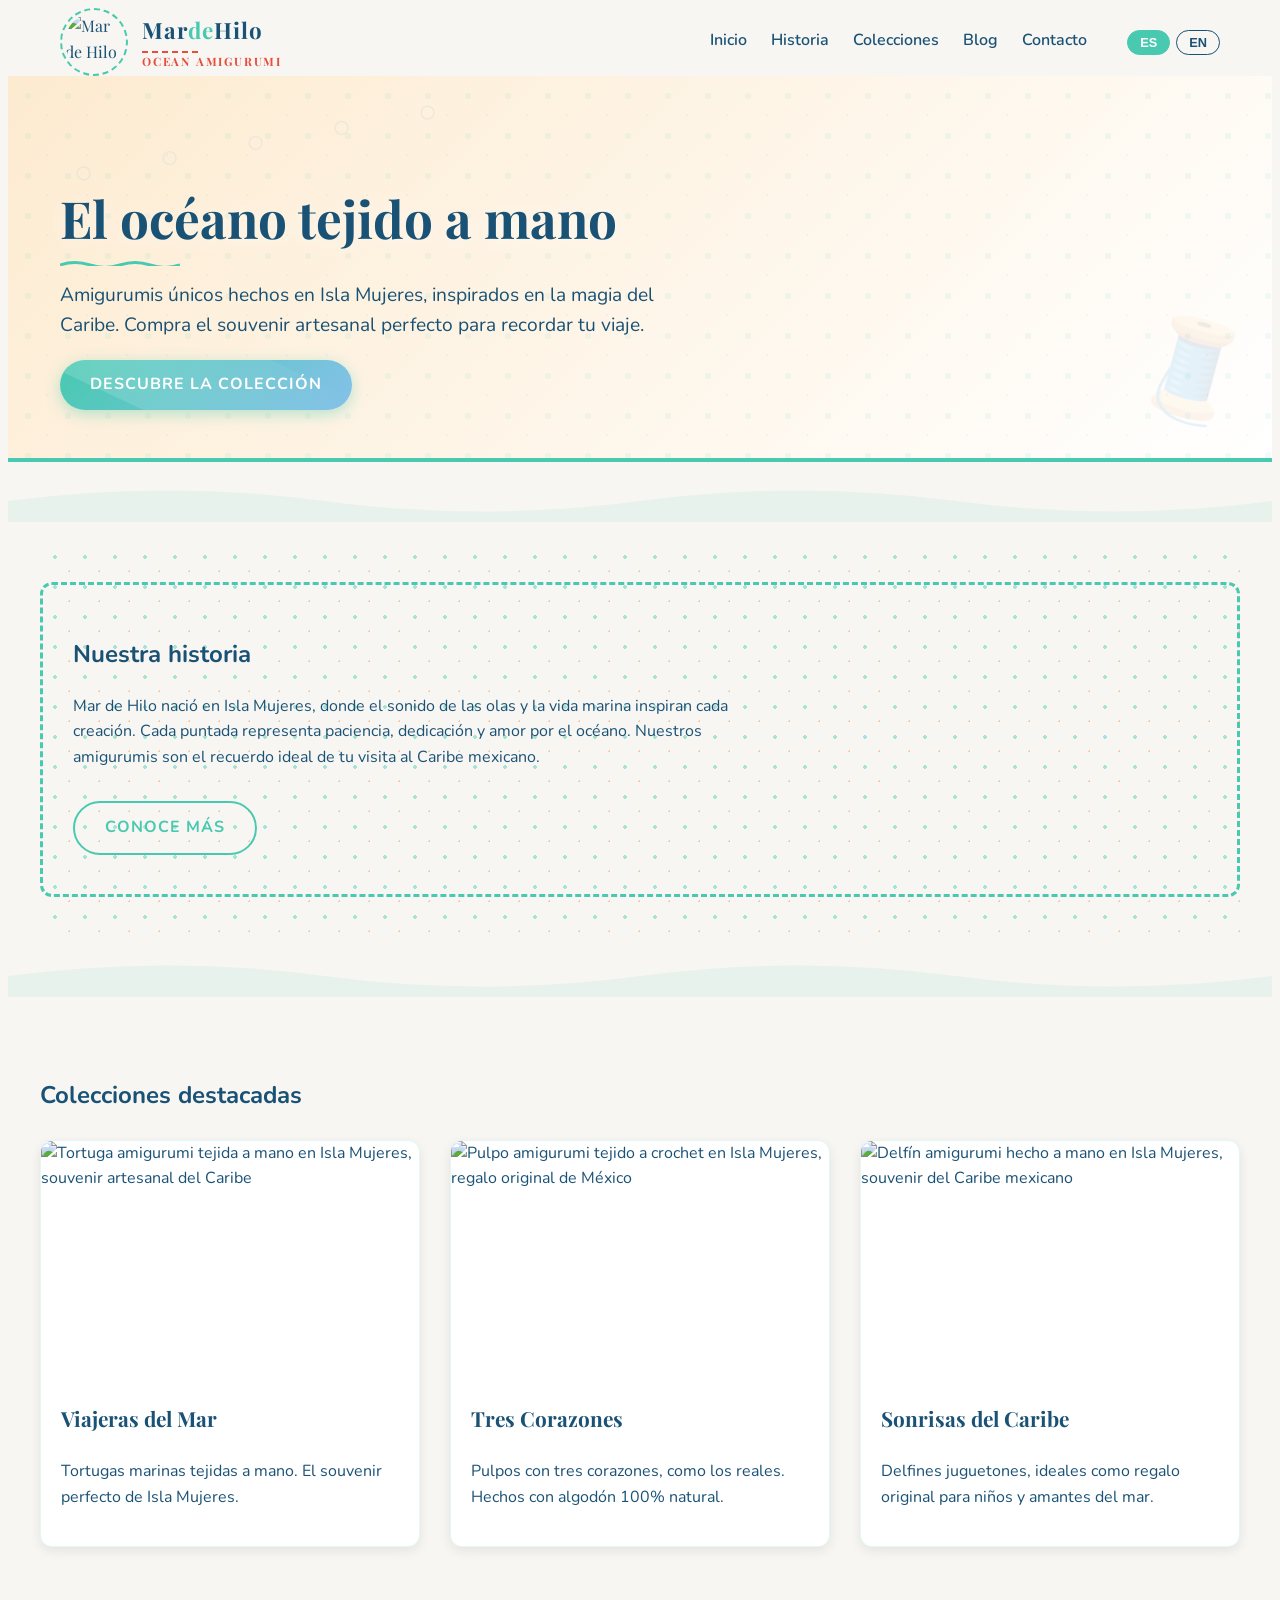
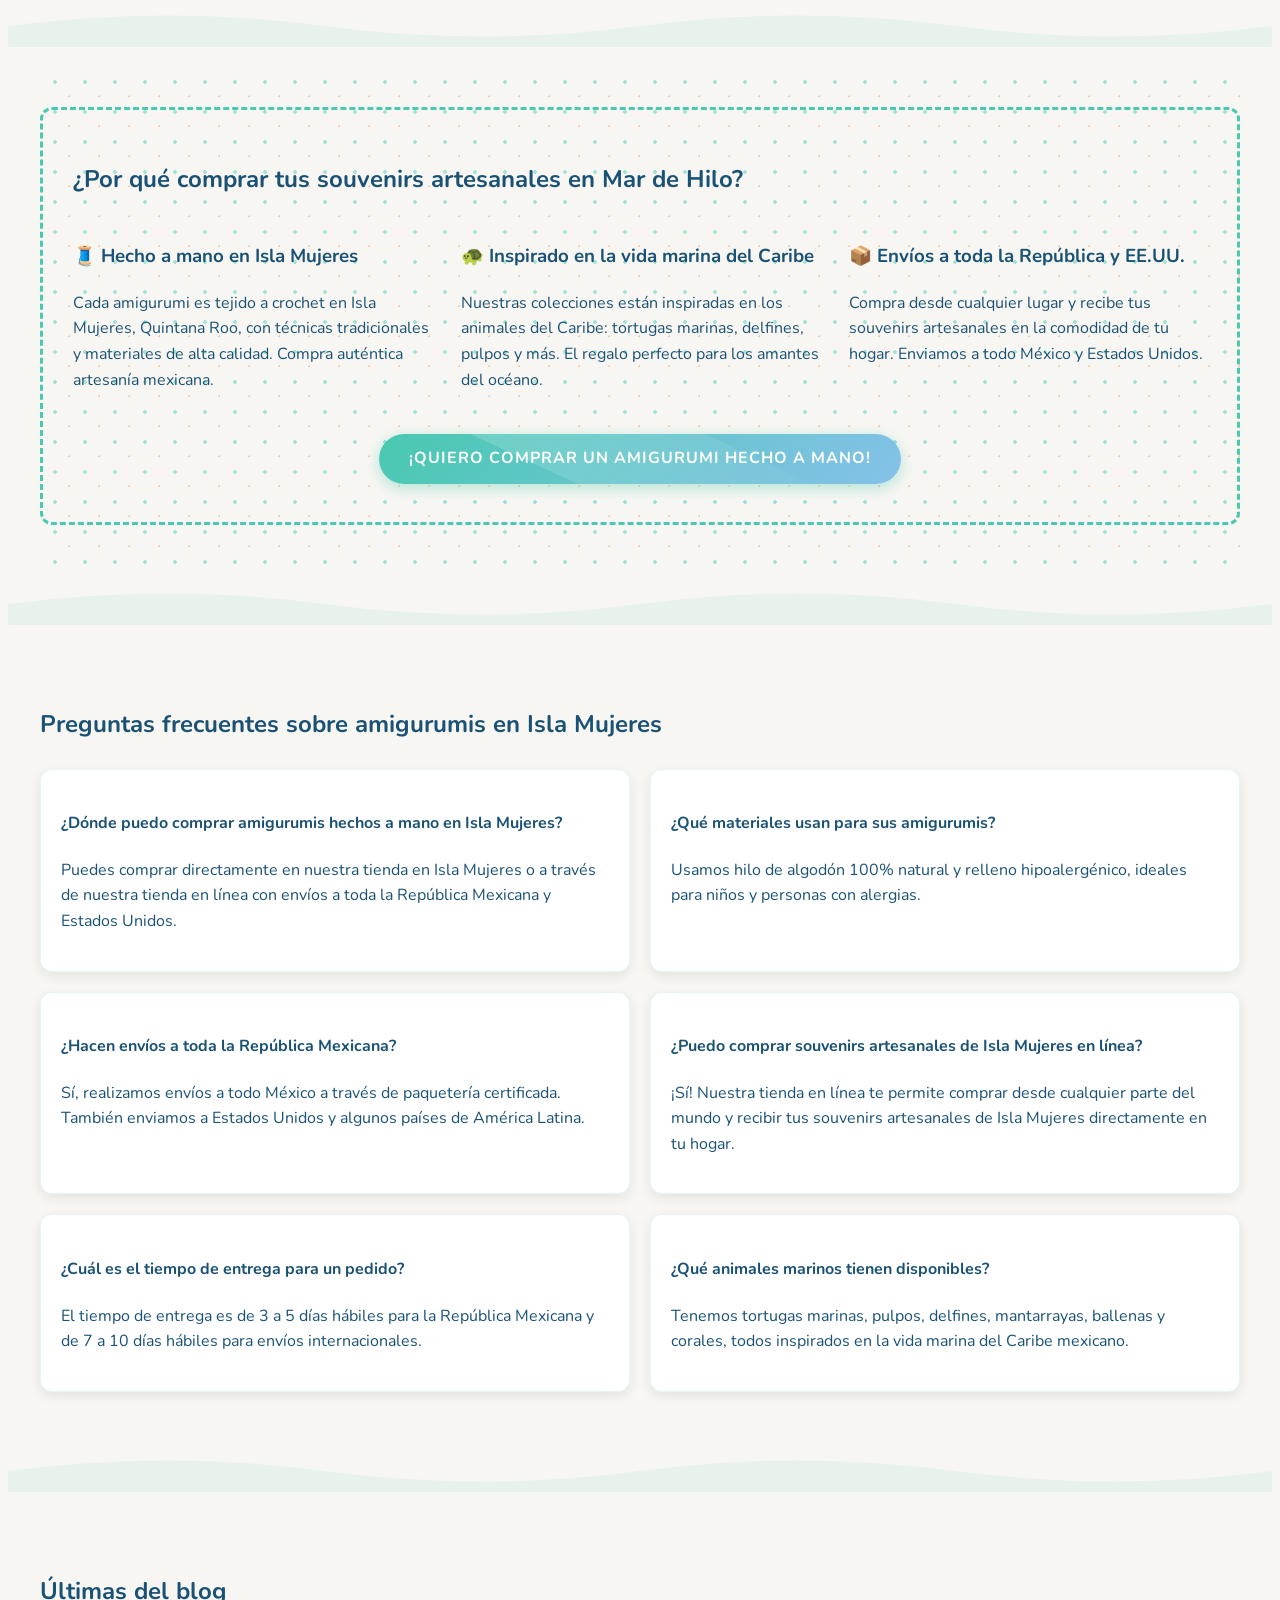
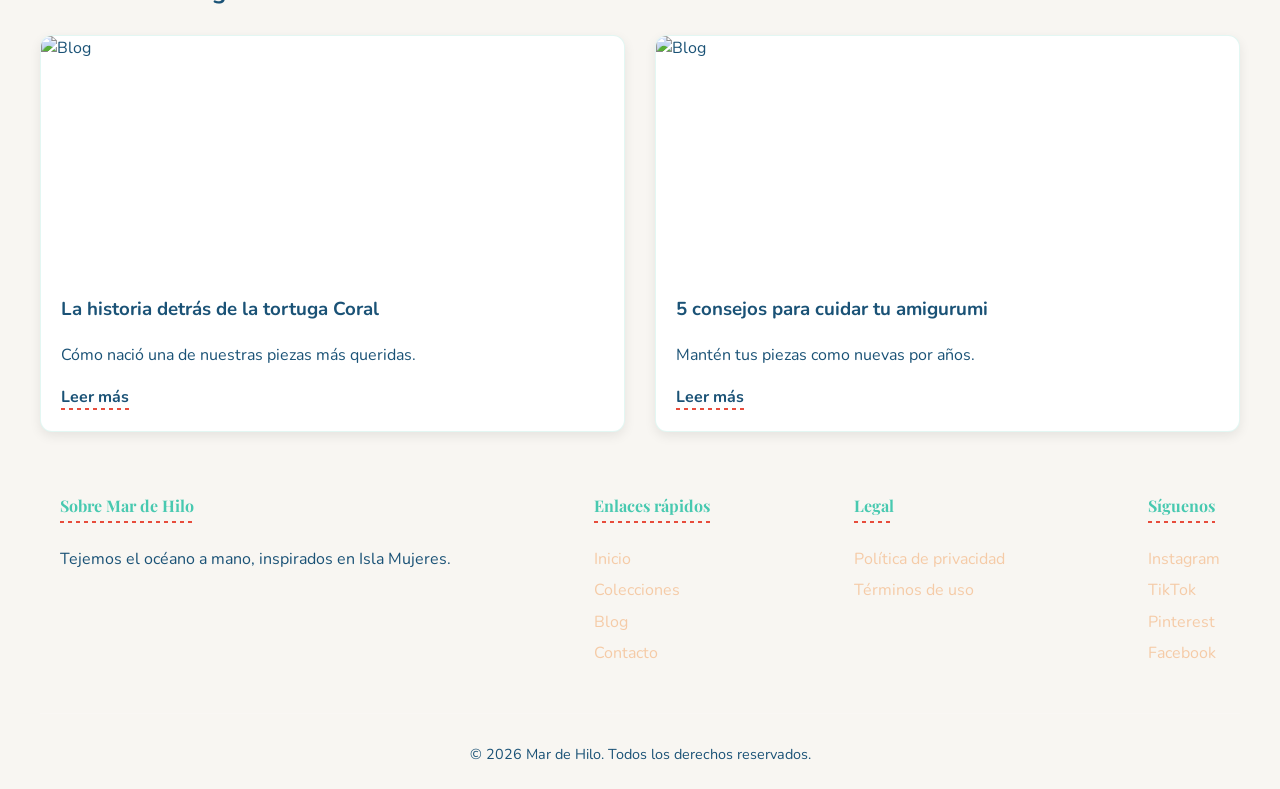
==== commit 86d69e1c: "test" ====
--- a/index.html
+++ b/index.html
@@ -8,40 +8,242 @@
   <link rel="apple-touch-icon" sizes="180x180" href="./apple-touch-icon.png">
   <link rel="manifest" href="./site.webmanifest">
   <meta name="viewport" content="width=device-width, initial-scale=1.0">
-  <title>Mar de Hilo – Amigurumis del Caribe</title>
-  <meta name="description" content="Amigurumis hechos a mano en Isla Mujeres, inspirados en el océano. Piezas únicas tejidas con amor y conservación marina.">
-  <meta name="keywords" content="amigurumi, crochet, tejido a mano, Isla Mujeres, animales marinos, tortuga, pulpo, conservación marina">
+
+  <!-- TÍTULO con keywords principales -->
+  <title>Mar de Hilo – Amigurumis hechos a mano en Isla Mujeres | Souvenirs artesanales del Caribe</title>
+
+  <!-- META DESCRIPTION con long-tail keywords + intención de compra -->
+  <meta name="description" content="Compra amigurumis hechos a mano en Isla Mujeres. Tortugas, delfines y pulpos tejidos a crochet. Souvenirs artesanales únicos del Caribe mexicano. Envíos a todo México y EE.UU.">
+
+  <!-- META KEYWORDS (cola larga) -->
+  <meta name="keywords" content="amigurumi isla mujeres, crochet isla mujeres, handmade souvenirs isla mujeres, donde comprar souvenirs hechos a mano isla mujeres, tortuga amigurumi, pulpo tejido a mano, regalos originales isla mujeres, artesanía marina cancún, comprar amigurumi hecho a mano, souvenirs artesanales caribe, ocean amigurumi, crochet mexico, handmade sea turtle, isla mujeres crafts">
+
   <link rel="canonical" href="https://mardehilo.com/">
   <link rel="alternate" hreflang="es" href="https://mardehilo.com/?lang=es">
   <link rel="alternate" hreflang="en" href="https://mardehilo.com/?lang=en">
 
+  <!-- OPEN GRAPH (para compartir en redes) -->
+  <meta property="og:title" content="Mar de Hilo – Amigurumis hechos a mano en Isla Mujeres">
+  <meta property="og:description" content="Souvenirs artesanales del Caribe: tortugas, delfines y pulpos tejidos a crochet. Compra el recuerdo perfecto de Isla Mujeres.">
+  <meta property="og:type" content="website">
+  <meta property="og:url" content="https://mardehilo.com/">
+  <meta property="og:image" content="https://mardehilo.com/assets/og-image.jpg">
+
   <!-- CSS -->
   <link rel="stylesheet" href="./css/estilo.css">
 
-  <!-- Schema.org (JSON-LD) -->
-  <script type="application/ld+json">
-  {
-    "@context": "https://schema.org",
-    "@type": "Organization",
+  <!-- ============================================================
+       SCHEMA.ORG – JSON-LD MEJORADO (LocalBusiness + Product + FAQ + Breadcrumb)
+       ============================================================ -->
+  <script type="application/ld+json">
+  {
+    "@context": "https://schema.org",
+    "@type": "LocalBusiness",
     "name": "Mar de Hilo",
-    "description": "Amigurumis hechos a mano en Isla Mujeres, inspirados en el océano.",
+    "description": "Amigurumis y souvenirs artesanales hechos a mano en Isla Mujeres, inspirados en el océano Caribe.",
     "url": "https://mardehilo.com",
     "logo": "https://mardehilo.com/assets/logo.png",
+    "image": "https://mardehilo.com/assets/og-image.jpg",
+    "telephone": "+52-998-123-4567",
+    "email": "hola@mardehilo.com",
+    "priceRange": "$200 - $1500 MXN",
     "address": {
       "@type": "PostalAddress",
+      "streetAddress": "Av. Rueda Medina, Centro",
       "addressLocality": "Isla Mujeres",
       "addressRegion": "Quintana Roo",
+      "postalCode": "77400",
       "addressCountry": "MX"
     },
-    "contactPoint": {
-      "@type": "ContactPoint",
-      "contactType": "customer service",
-      "availableLanguage": ["Spanish", "English"]
+    "geo": {
+      "@type": "GeoCoordinates",
+      "latitude": 21.2300,
+      "longitude": -86.7311
     },
+    "openingHoursSpecification": [
+      {
+        "@type": "OpeningHoursSpecification",
+        "dayOfWeek": ["Monday", "Tuesday", "Wednesday", "Thursday", "Friday", "Saturday"],
+        "opens": "09:00",
+        "closes": "18:00"
+      },
+      {
+        "@type": "OpeningHoursSpecification",
+        "dayOfWeek": "Sunday",
+        "opens": "10:00",
+        "closes": "14:00"
+      }
+    ],
     "sameAs": [
       "https://instagram.com/marde.hilo",
       "https://tiktok.com/@marde.hilo",
-      "https://pinterest.com/marde.hilo"
+      "https://pinterest.com/marde.hilo",
+      "https://facebook.com/marde.hilo"
+    ],
+    "paymentAccepted": "Cash, Credit Card, PayPal, Mercado Pago"
+  }
+  </script>
+
+  <!-- Schema: Producto (Colección Tortugas) -->
+  <script type="application/ld+json">
+  {
+    "@context": "https://schema.org",
+    "@type": "Product",
+    "name": "Tortuga Amigurumi – Viajeras del Mar",
+    "description": "Tortuga marina tejida a mano en Isla Mujeres. Hecha con hilo de algodón 100% natural, relleno hipoalergénico.",
+    "image": "https://res.cloudinary.com/dal3nqcfo/image/upload/w_400,h_300/v1784677022/turtle.webp",
+    "brand": {
+      "@type": "Brand",
+      "name": "Mar de Hilo"
+    },
+    "offers": {
+      "@type": "Offer",
+      "price": "350",
+      "priceCurrency": "MXN",
+      "availability": "https://schema.org/InStock",
+      "url": "https://mardehilo.com/colecciones.html",
+      "seller": {
+        "@type": "Organization",
+        "name": "Mar de Hilo"
+      }
+    }
+  }
+  </script>
+
+  <!-- Schema: Producto (Colección Pulpos) -->
+  <script type="application/ld+json">
+  {
+    "@context": "https://schema.org",
+    "@type": "Product",
+    "name": "Pulpo Amigurumi – Tres Corazones",
+    "description": "Pulpo tejido a mano con tres corazones, inspirado en la vida marina de Isla Mujeres.",
+    "image": "https://res.cloudinary.com/dal3nqcfo/image/upload/w_400,h_300/v1784677020/octopus.webp",
+    "brand": {
+      "@type": "Brand",
+      "name": "Mar de Hilo"
+    },
+    "offers": {
+      "@type": "Offer",
+      "price": "450",
+      "priceCurrency": "MXN",
+      "availability": "https://schema.org/InStock",
+      "url": "https://mardehilo.com/colecciones.html",
+      "seller": {
+        "@type": "Organization",
+        "name": "Mar de Hilo"
+      }
+    }
+  }
+  </script>
+
+  <!-- Schema: Producto (Colección Delfines) -->
+  <script type="application/ld+json">
+  {
+    "@context": "https://schema.org",
+    "@type": "Product",
+    "name": "Delfín Amigurumi – Sonrisas del Caribe",
+    "description": "Delfín juguetón tejido a mano, el souvenir perfecto de Isla Mujeres para niños y adultos.",
+    "image": "https://res.cloudinary.com/dal3nqcfo/image/upload/w_400,h_300/v1784677012/dolphin.webp",
+    "brand": {
+      "@type": "Brand",
+      "name": "Mar de Hilo"
+    },
+    "offers": {
+      "@type": "Offer",
+      "price": "400",
+      "priceCurrency": "MXN",
+      "availability": "https://schema.org/InStock",
+      "url": "https://mardehilo.com/colecciones.html",
+      "seller": {
+        "@type": "Organization",
+        "name": "Mar de Hilo"
+      }
+    }
+  }
+  </script>
+
+  <!-- Schema: FAQPage (Preguntas Frecuentes) -->
+  <script type="application/ld+json">
+  {
+    "@context": "https://schema.org",
+    "@type": "FAQPage",
+    "mainEntity": [
+      {
+        "@type": "Question",
+        "name": "¿Dónde puedo comprar amigurumis hechos a mano en Isla Mujeres?",
+        "acceptedAnswer": {
+          "@type": "Answer",
+          "text": "Puedes comprar nuestros amigurumis directamente en nuestra tienda en Isla Mujeres o a través de nuestra tienda en línea con envíos a toda la República Mexicana y Estados Unidos."
+        }
+      },
+      {
+        "@type": "Question",
+        "name": "¿Qué materiales usan para sus amigurumis?",
+        "acceptedAnswer": {
+          "@type": "Answer",
+          "text": "Usamos hilo de algodón 100% natural y relleno hipoalergénico, ideales para niños y personas con alergias."
+        }
+      },
+      {
+        "@type": "Question",
+        "name": "¿Hacen envíos a toda la República Mexicana?",
+        "acceptedAnswer": {
+          "@type": "Answer",
+          "text": "Sí, realizamos envíos a todo México a través de paquetería certificada. También enviamos a Estados Unidos y algunos países de América Latina."
+        }
+      },
+      {
+        "@type": "Question",
+        "name": "¿Puedo comprar souvenirs artesanales de Isla Mujeres en línea?",
+        "acceptedAnswer": {
+          "@type": "Answer",
+          "text": "¡Sí! Nuestra tienda en línea te permite comprar desde cualquier parte del mundo y recibir tus souvenirs artesanales de Isla Mujeres directamente en tu hogar."
+        }
+      },
+      {
+        "@type": "Question",
+        "name": "¿Cuál es el tiempo de entrega para un pedido?",
+        "acceptedAnswer": {
+          "@type": "Answer",
+          "text": "El tiempo de entrega es de 3 a 5 días hábiles para la República Mexicana y de 7 a 10 días hábiles para envíos internacionales."
+        }
+      },
+      {
+        "@type": "Question",
+        "name": "¿Qué animales marinos tienen disponibles?",
+        "acceptedAnswer": {
+          "@type": "Answer",
+          "text": "Tenemos tortugas marinas, pulpos, delfines, mantarrayas, ballenas y corales, todos inspirados en la vida marina del Caribe mexicano."
+        }
+      }
+    ]
+  }
+  </script>
+
+  <!-- Schema: BreadcrumbList -->
+  <script type="application/ld+json">
+  {
+    "@context": "https://schema.org",
+    "@type": "BreadcrumbList",
+    "itemListElement": [
+      {
+        "@type": "ListItem",
+        "position": 1,
+        "name": "Inicio",
+        "item": "https://mardehilo.com/"
+      },
+      {
+        "@type": "ListItem",
+        "position": 2,
+        "name": "Colecciones",
+        "item": "https://mardehilo.com/colecciones.html"
+      },
+      {
+        "@type": "ListItem",
+        "position": 3,
+        "name": "Contacto",
+        "item": "https://mardehilo.com/contacto.html"
+      }
     ]
   }
   </script>
@@ -51,7 +253,7 @@
   <div id="header"></div>
 
   <main>
-    <!-- Hero con burbujas -->
+    <!-- ====== HERO ====== -->
     <section class="hero bubbles">
       <div class="container">
         <h1 data-i18n="index.hero.titulo">El océano tejido a mano</h1>
@@ -63,9 +265,9 @@
     <!-- Divisor de olas -->
     <div class="wave-divider"></div>
 
-    <!-- Historia breve con fondo de crochet y borde de costura -->
+    <!-- ====== HISTORIA ====== -->
     <section class="container section-padding bg-crochet">
-      <div class="stitch-border" style="padding: 30px; border-radius: var(--radio);">
+      <div class="stitch-border">
         <h2 data-i18n="index.historia.titulo">Nuestra historia</h2>
         <p data-i18n="index.historia.texto" class="max-w-700">Mar de Hilo nació en Isla Mujeres, donde el sonido de las olas y la vida marina inspiran cada creación. Cada puntada representa paciencia, dedicación y amor por el océano.</p>
         <a href="./historia.html" class="btn btn-outline mt-15" data-i18n="index.historia.cta">Conoce más</a>
@@ -75,29 +277,32 @@
     <!-- Divisor de olas -->
     <div class="wave-divider"></div>
 
-    <!-- Colecciones destacadas con cards 3D -->
+    <!-- ====== COLECCIONES DESTACADAS ====== -->
     <section class="container section-padding">
       <h2 data-i18n="index.colecciones.titulo">Colecciones destacadas</h2>
       <div class="grid-3 mt-25">
+        <!-- Tortugas -->
         <div class="card card-3d">
-          <img src="https://res.cloudinary.com/dal3nqcfo/image/upload/w_400,h_300/v1784677022/turtle.webp" alt="Tortuga amigurumi" class="card-img">
+          <img src="https://res.cloudinary.com/dal3nqcfo/image/upload/w_400,h_300/v1784677022/turtle.webp" alt="Tortuga amigurumi tejida a mano en Isla Mujeres" class="card-img" data-i18n="index.tortuga.alt">
           <div class="card-body">
             <h3 class="card-title" data-i18n="colecciones.tortugas">Viajeras del Mar</h3>
-            <p data-i18n="colecciones.tortugas.desc">Tortugas marinas tejidas a mano.</p>
-          </div>
-        </div>
+            <p data-i18n="colecciones.tortugas.desc">Tortugas marinas tejidas a mano. El souvenir perfecto de Isla Mujeres.</p>
+          </div>
+        </div>
+        <!-- Pulpos -->
         <div class="card card-3d">
-          <img src="https://res.cloudinary.com/dal3nqcfo/image/upload/w_400,h_300/v1784677020/octopus.webp" alt="Pulpo amigurumi" class="card-img">
+          <img src="https://res.cloudinary.com/dal3nqcfo/image/upload/w_400,h_300/v1784677020/octopus.webp" alt="Pulpo amigurumi tejido a crochet en Isla Mujeres" class="card-img" data-i18n="index.pulpo.alt">
           <div class="card-body">
             <h3 class="card-title" data-i18n="colecciones.pulpos">Tres Corazones</h3>
-            <p data-i18n="colecciones.pulpos.desc">Pulpos con tres corazones, como los reales.</p>
-          </div>
-        </div>
+            <p data-i18n="colecciones.pulpos.desc">Pulpos con tres corazones, como los reales. Hechos con algodón 100% natural.</p>
+          </div>
+        </div>
+        <!-- Delfines -->
         <div class="card card-3d">
-          <img src="https://res.cloudinary.com/dal3nqcfo/image/upload/w_400,h_300/v1784677012/dolphin.webp" alt="Delfin amigurumi" class="card-img">
+          <img src="https://res.cloudinary.com/dal3nqcfo/image/upload/w_400,h_300/v1784677012/dolphin.webp" alt="Delfín amigurumi hecho a mano en Isla Mujeres" class="card-img" data-i18n="index.delfin.alt">
           <div class="card-body">
             <h3 class="card-title" data-i18n="colecciones.delfines">Sonrisas del Caribe</h3>
-            <p data-i18n="colecciones.delfines.desc">Delfines juguetones.</p>
+            <p data-i18n="colecciones.delfines.desc">Delfines juguetones, ideales como regalo original para niños y amantes del mar.</p>
           </div>
         </div>
       </div>
@@ -106,7 +311,68 @@
     <!-- Divisor de olas -->
     <div class="wave-divider"></div>
 
-    <!-- Blog preview con enlaces de hilo -->
+    <!-- ====== POR QUÉ ELEGIR MAR DE HILO (NUEVA SECCIÓN CON KEYWORDS) ====== -->
+    <section class="container section-padding bg-crochet">
+      <div class="stitch-border">
+        <h2 data-i18n="index.why.title">¿Por qué comprar tus souvenirs artesanales en Mar de Hilo?</h2>
+        <div class="grid-3 mt-25">
+          <div>
+            <h3 data-i18n="index.why.h1">🧵 Hecho a mano en Isla Mujeres</h3>
+            <p data-i18n="index.why.p1">Cada amigurumi es tejido a crochet en Isla Mujeres, Quintana Roo, con técnicas tradicionales y materiales de alta calidad.</p>
+          </div>
+          <div>
+            <h3 data-i18n="index.why.h2">🐢 Inspirado en la vida marina</h3>
+            <p data-i18n="index.why.p2">Nuestras colecciones están inspiradas en los animales del Caribe: tortugas marinas, delfines, pulpos y más. El regalo perfecto para los amantes del océano.</p>
+          </div>
+          <div>
+            <h3 data-i18n="index.why.h3">📦 Envíos a toda la República</h3>
+            <p data-i18n="index.why.p3">Compra desde cualquier lugar y recibe tus souvenirs artesanales en la comodidad de tu hogar. Enviamos a todo México y Estados Unidos.</p>
+          </div>
+        </div>
+        <div style="text-align:center; margin-top:25px;">
+          <a href="./colecciones.html" class="btn" data-i18n="index.why.cta">¡Quiero comprar un amigurumi hecho a mano!</a>
+        </div>
+      </div>
+    </section>
+
+    <!-- Divisor de olas -->
+    <div class="wave-divider"></div>
+
+    <!-- ====== FAQ – PREGUNTAS FRECUENTES (NUEVA SECCIÓN) ====== -->
+    <section class="container section-padding" id="faq">
+      <h2 data-i18n="index.faq.title">Preguntas frecuentes sobre amigurumis en Isla Mujeres</h2>
+      <div class="grid-2 mt-25" style="gap:20px;">
+        <div class="card card-3d" style="padding:20px;">
+          <h4 data-i18n="index.faq.q1">¿Dónde puedo comprar amigurumis hechos a mano en Isla Mujeres?</h4>
+          <p data-i18n="index.faq.a1">Puedes comprar directamente en nuestra tienda en Isla Mujeres o a través de nuestra tienda en línea con envíos a toda la República Mexicana y Estados Unidos.</p>
+        </div>
+        <div class="card card-3d" style="padding:20px;">
+          <h4 data-i18n="index.faq.q2">¿Qué materiales usan para sus amigurumis?</h4>
+          <p data-i18n="index.faq.a2">Usamos hilo de algodón 100% natural y relleno hipoalergénico, ideales para niños y personas con alergias.</p>
+        </div>
+        <div class="card card-3d" style="padding:20px;">
+          <h4 data-i18n="index.faq.q3">¿Hacen envíos a toda la República Mexicana?</h4>
+          <p data-i18n="index.faq.a3">Sí, realizamos envíos a todo México a través de paquetería certificada. También enviamos a Estados Unidos y algunos países de América Latina.</p>
+        </div>
+        <div class="card card-3d" style="padding:20px;">
+          <h4 data-i18n="index.faq.q4">¿Puedo comprar souvenirs artesanales de Isla Mujeres en línea?</h4>
+          <p data-i18n="index.faq.a4">¡Sí! Nuestra tienda en línea te permite comprar desde cualquier parte del mundo y recibir tus souvenirs artesanales de Isla Mujeres directamente en tu hogar.</p>
+        </div>
+        <div class="card card-3d" style="padding:20px;">
+          <h4 data-i18n="index.faq.q5">¿Cuál es el tiempo de entrega para un pedido?</h4>
+          <p data-i18n="index.faq.a5">El tiempo de entrega es de 3 a 5 días hábiles para la República Mexicana y de 7 a 10 días hábiles para envíos internacionales.</p>
+        </div>
+        <div class="card card-3d" style="padding:20px;">
+          <h4 data-i18n="index.faq.q6">¿Qué animales marinos tienen disponibles?</h4>
+          <p data-i18n="index.faq.a6">Tenemos tortugas marinas, pulpos, delfines, mantarrayas, ballenas y corales, todos inspirados en la vida marina del Caribe mexicano.</p>
+        </div>
+      </div>
+    </section>
+
+    <!-- Divisor de olas -->
+    <div class="wave-divider"></div>
+
+    <!-- ====== BLOG PREVIEW ====== -->
     <section class="container section-padding">
       <h2 data-i18n="index.blog.titulo">Últimas del blog</h2>
       <div class="grid-2 mt-25">
--- a/css/estilo.css
+++ b/css/estilo.css
@@ -33,7 +33,6 @@
 
 /* ----- RESET Y BASE (Se mantiene exactamente igual) ----- */
 * {
-  margin: 0;
   padding: 0;
   box-sizing: border-box;
 }
@@ -705,8 +704,9 @@
 .stitch-border {
   border: 3px dashed var(--turquesa);
   border-radius: var(--radio);
-  padding: 20px;
+  padding: 30px;
   animation: stitchBorder 4s linear infinite;
+  
 }
 @keyframes stitchBorder {
   0% { border-color: var(--turquesa); }
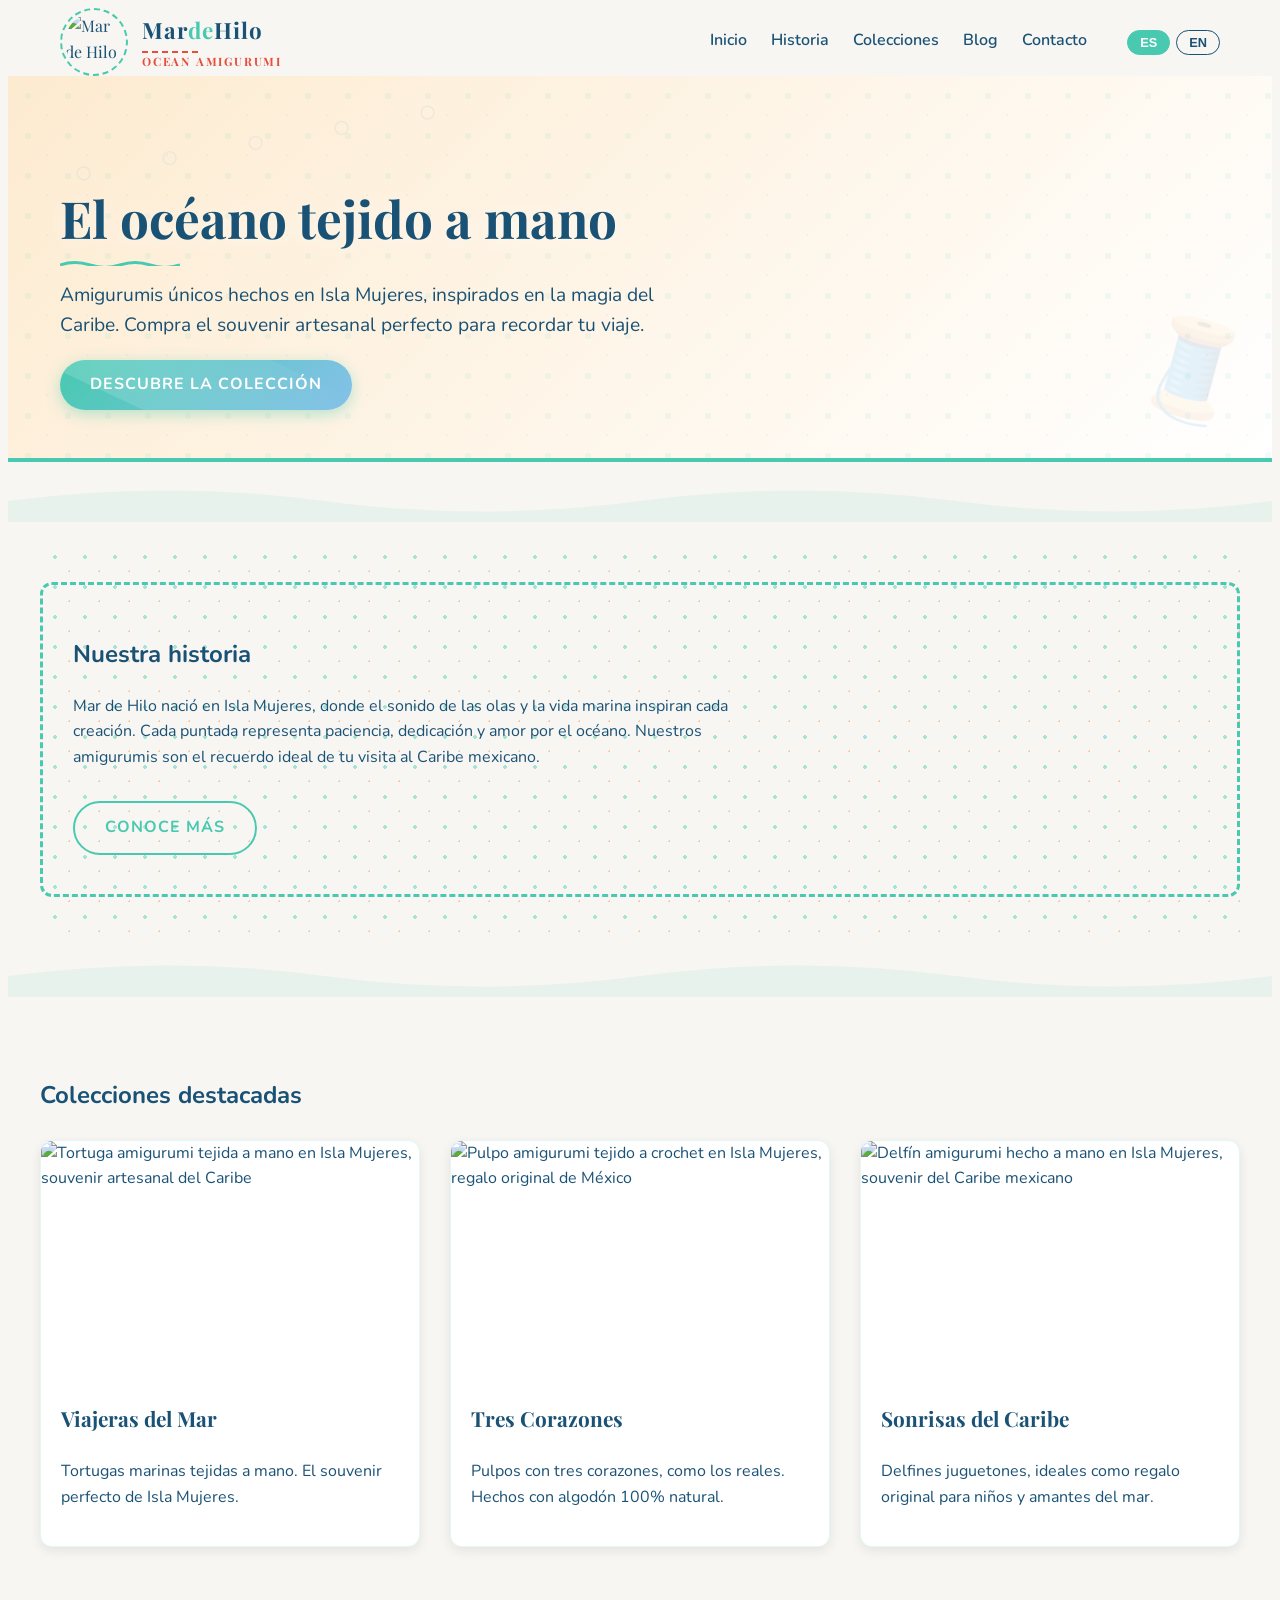
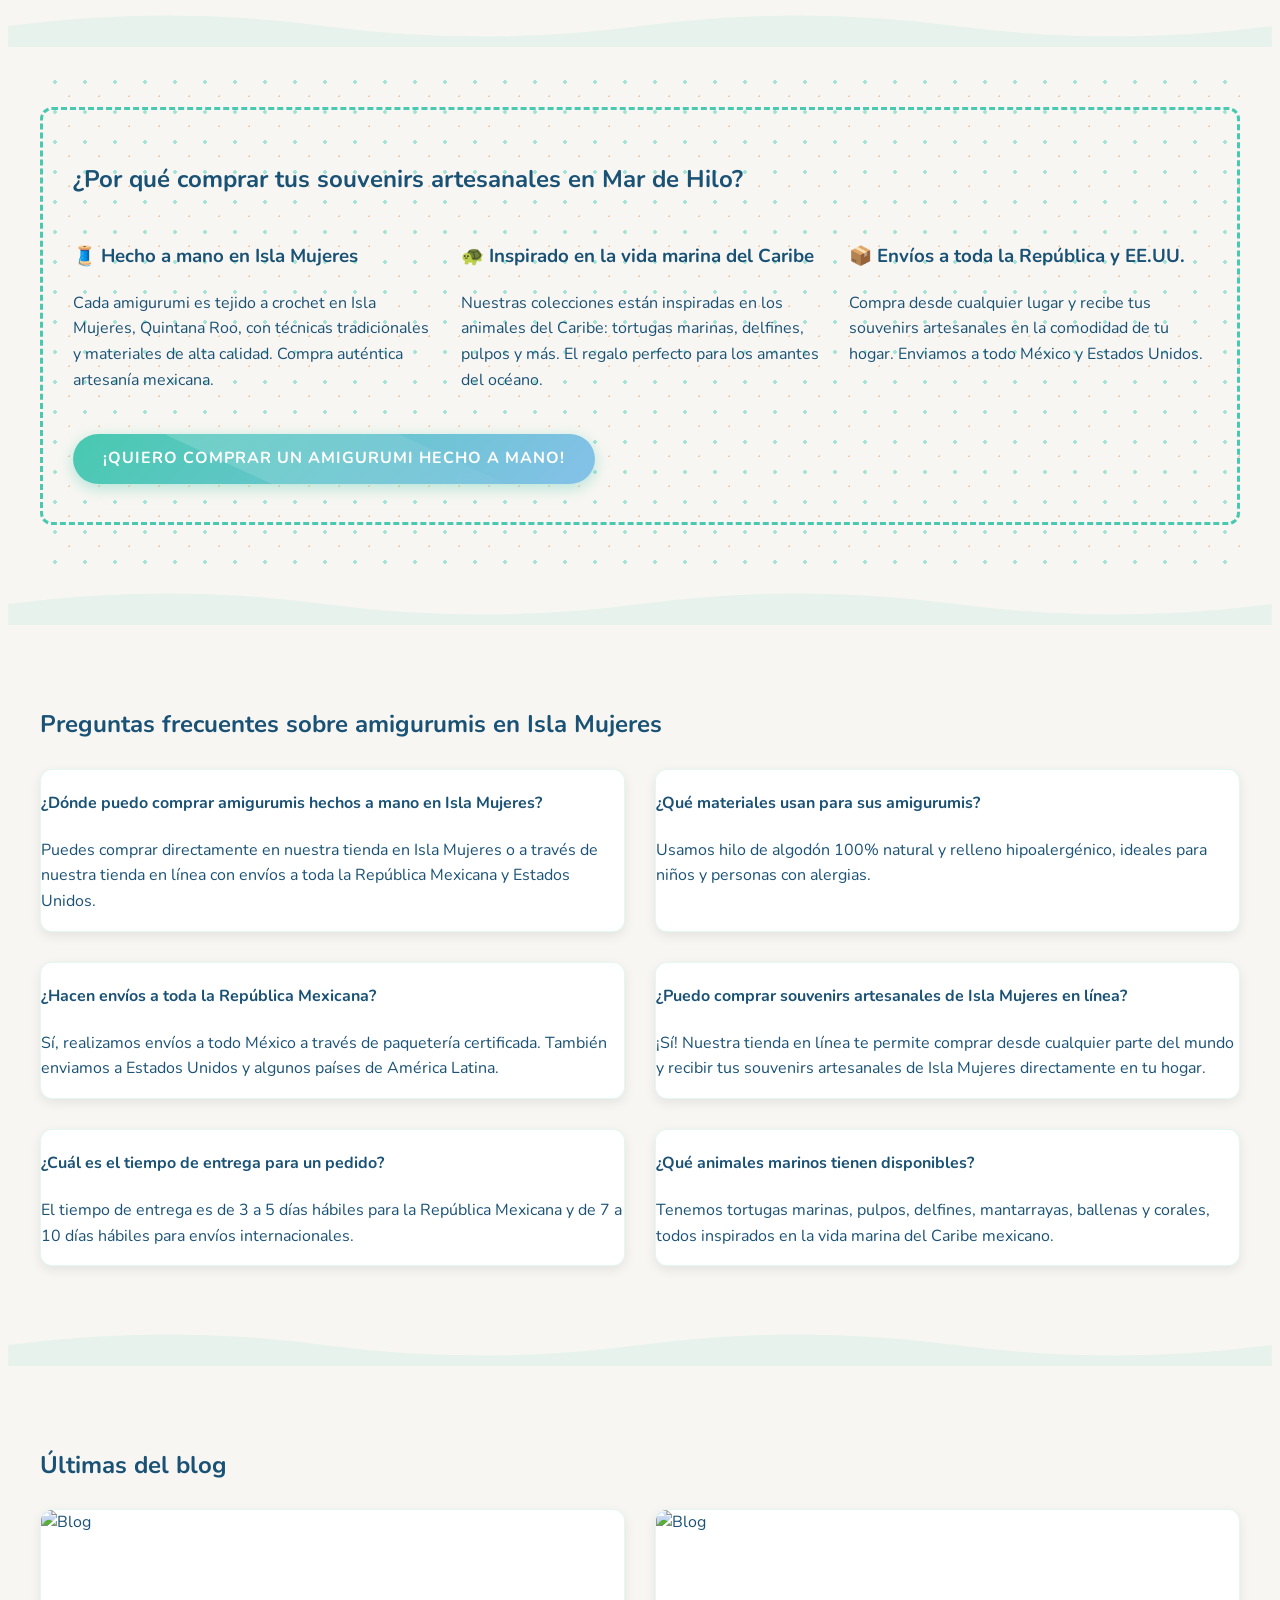
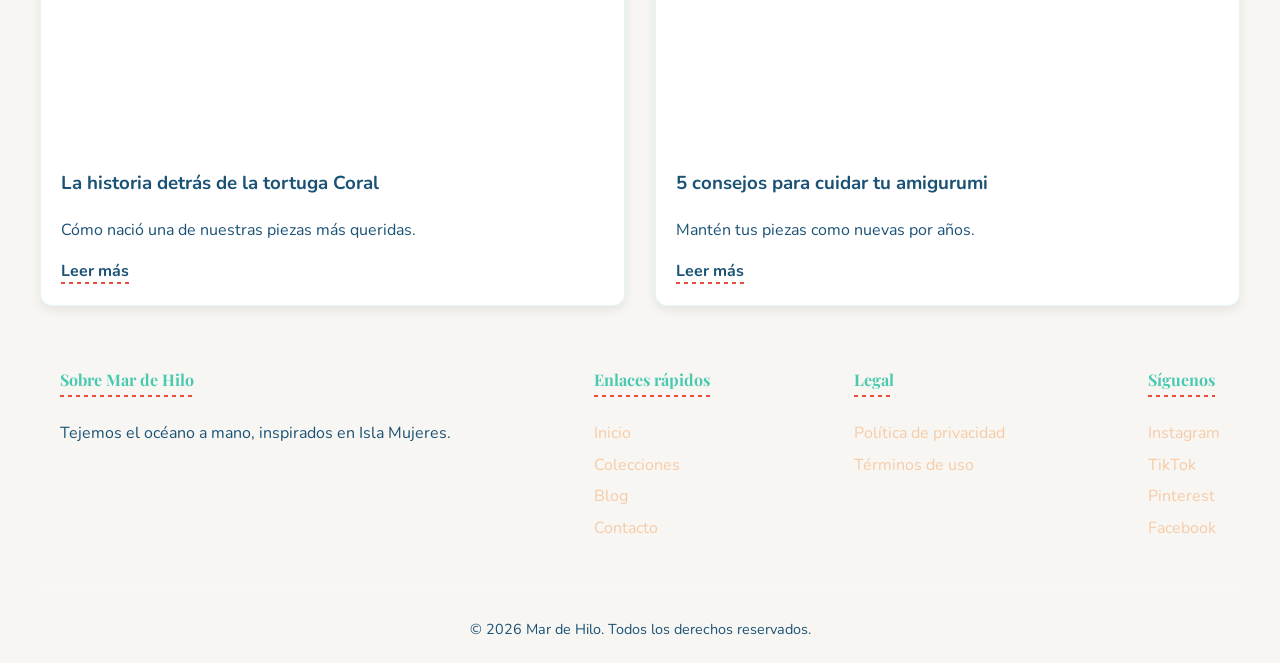
==== commit c1d18b12: "rrr" ====
--- a/index.html
+++ b/index.html
@@ -10,7 +10,7 @@
   <meta name="viewport" content="width=device-width, initial-scale=1.0">
 
   <!-- TÍTULO con keywords principales -->
-  <title>Mar de Hilo – Amigurumis hechos a mano en Isla Mujeres | Souvenirs artesanales del Caribe</title>
+  <title>Amigurumis hechos a mano en Isla Mujeres | Souvenirs artesanales</title>
 
   <!-- META DESCRIPTION con long-tail keywords + intención de compra -->
   <meta name="description" content="Compra amigurumis hechos a mano en Isla Mujeres. Tortugas, delfines y pulpos tejidos a crochet. Souvenirs artesanales únicos del Caribe mexicano. Envíos a todo México y EE.UU.">
@@ -329,7 +329,7 @@
             <p data-i18n="index.why.p3">Compra desde cualquier lugar y recibe tus souvenirs artesanales en la comodidad de tu hogar. Enviamos a todo México y Estados Unidos.</p>
           </div>
         </div>
-        <div style="text-align:center; margin-top:25px;">
+        <div class="text-center mt-25">
           <a href="./colecciones.html" class="btn" data-i18n="index.why.cta">¡Quiero comprar un amigurumi hecho a mano!</a>
         </div>
       </div>
@@ -341,28 +341,28 @@
     <!-- ====== FAQ – PREGUNTAS FRECUENTES (NUEVA SECCIÓN) ====== -->
     <section class="container section-padding" id="faq">
       <h2 data-i18n="index.faq.title">Preguntas frecuentes sobre amigurumis en Isla Mujeres</h2>
-      <div class="grid-2 mt-25" style="gap:20px;">
-        <div class="card card-3d" style="padding:20px;">
+      <div class="grid-2 mt-25">
+        <div class="card card-3d">
           <h4 data-i18n="index.faq.q1">¿Dónde puedo comprar amigurumis hechos a mano en Isla Mujeres?</h4>
           <p data-i18n="index.faq.a1">Puedes comprar directamente en nuestra tienda en Isla Mujeres o a través de nuestra tienda en línea con envíos a toda la República Mexicana y Estados Unidos.</p>
         </div>
-        <div class="card card-3d" style="padding:20px;">
+        <div class="card card-3d">
           <h4 data-i18n="index.faq.q2">¿Qué materiales usan para sus amigurumis?</h4>
           <p data-i18n="index.faq.a2">Usamos hilo de algodón 100% natural y relleno hipoalergénico, ideales para niños y personas con alergias.</p>
         </div>
-        <div class="card card-3d" style="padding:20px;">
+        <div class="card card-3d">
           <h4 data-i18n="index.faq.q3">¿Hacen envíos a toda la República Mexicana?</h4>
           <p data-i18n="index.faq.a3">Sí, realizamos envíos a todo México a través de paquetería certificada. También enviamos a Estados Unidos y algunos países de América Latina.</p>
         </div>
-        <div class="card card-3d" style="padding:20px;">
+        <div class="card card-3d">
           <h4 data-i18n="index.faq.q4">¿Puedo comprar souvenirs artesanales de Isla Mujeres en línea?</h4>
           <p data-i18n="index.faq.a4">¡Sí! Nuestra tienda en línea te permite comprar desde cualquier parte del mundo y recibir tus souvenirs artesanales de Isla Mujeres directamente en tu hogar.</p>
         </div>
-        <div class="card card-3d" style="padding:20px;">
+        <div class="card card-3d">
           <h4 data-i18n="index.faq.q5">¿Cuál es el tiempo de entrega para un pedido?</h4>
           <p data-i18n="index.faq.a5">El tiempo de entrega es de 3 a 5 días hábiles para la República Mexicana y de 7 a 10 días hábiles para envíos internacionales.</p>
         </div>
-        <div class="card card-3d" style="padding:20px;">
+        <div class="card card-3d">
           <h4 data-i18n="index.faq.q6">¿Qué animales marinos tienen disponibles?</h4>
           <p data-i18n="index.faq.a6">Tenemos tortugas marinas, pulpos, delfines, mantarrayas, ballenas y corales, todos inspirados en la vida marina del Caribe mexicano.</p>
         </div>
